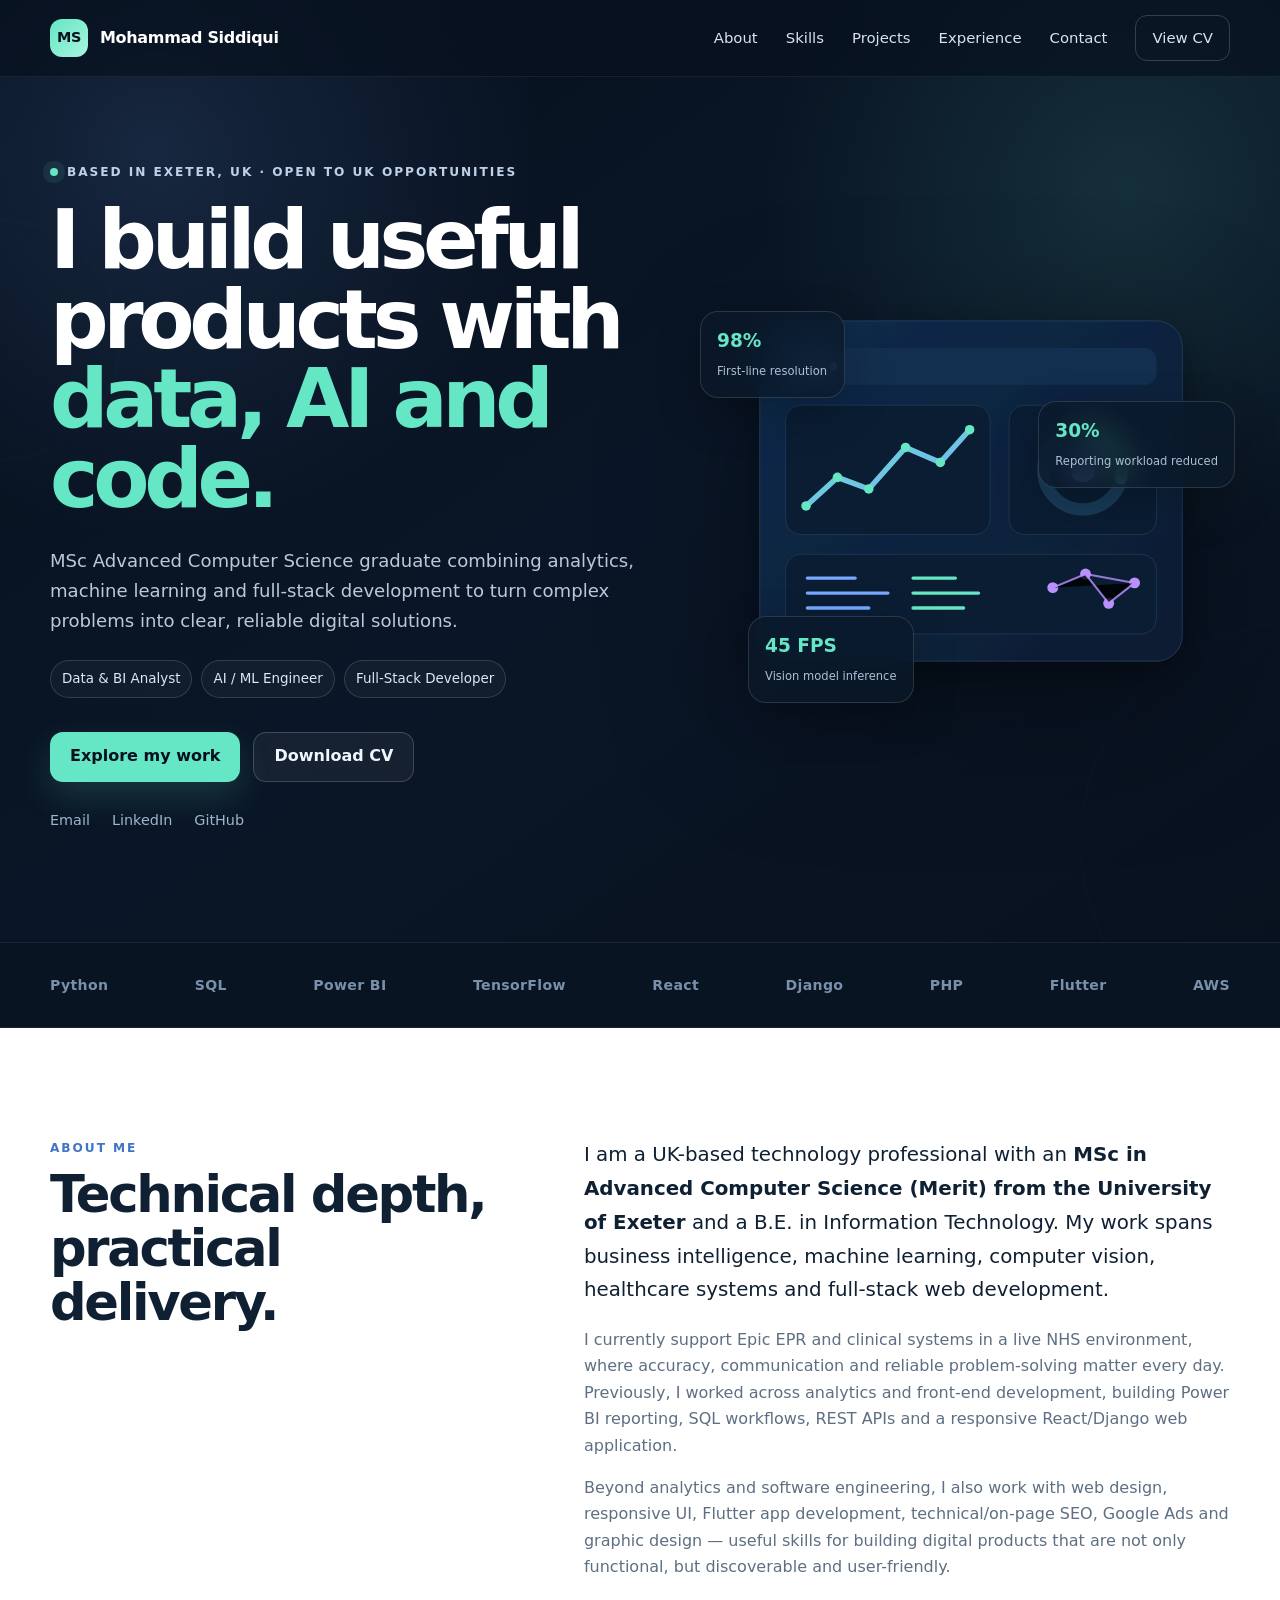
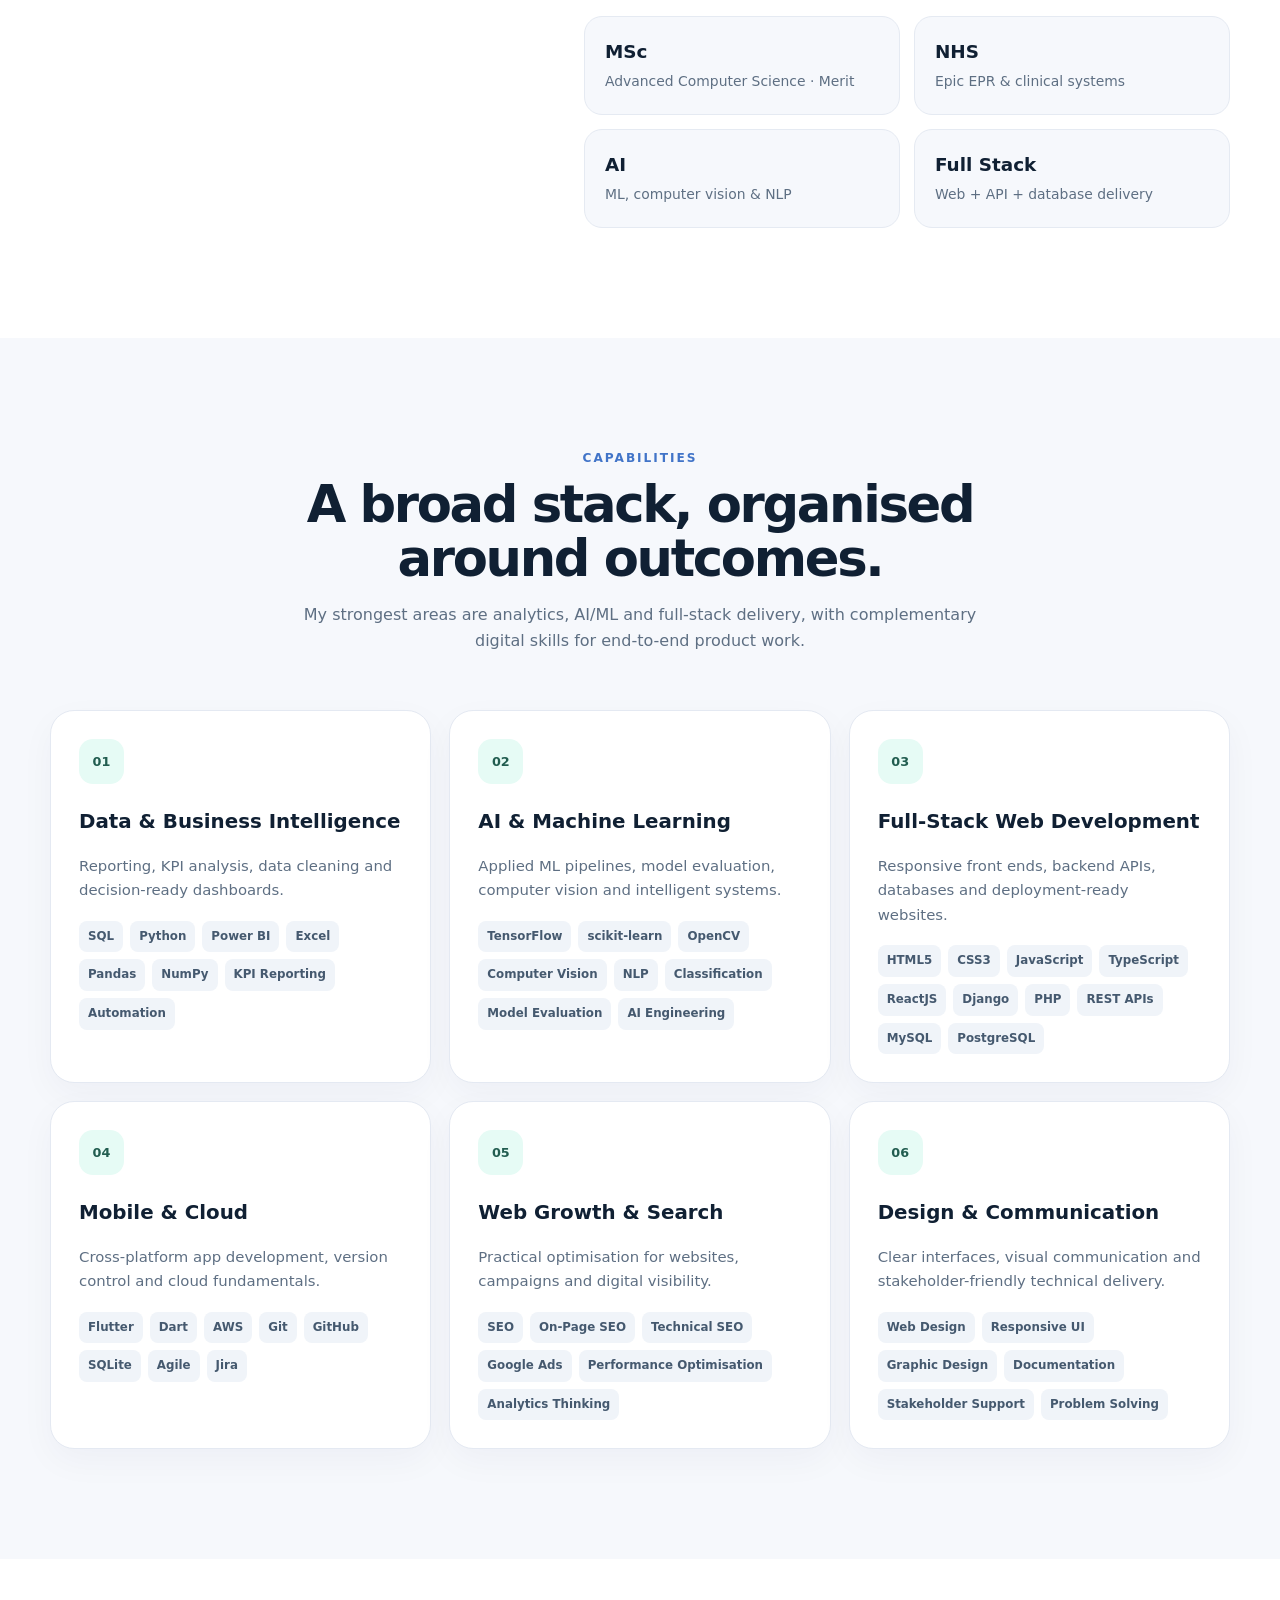
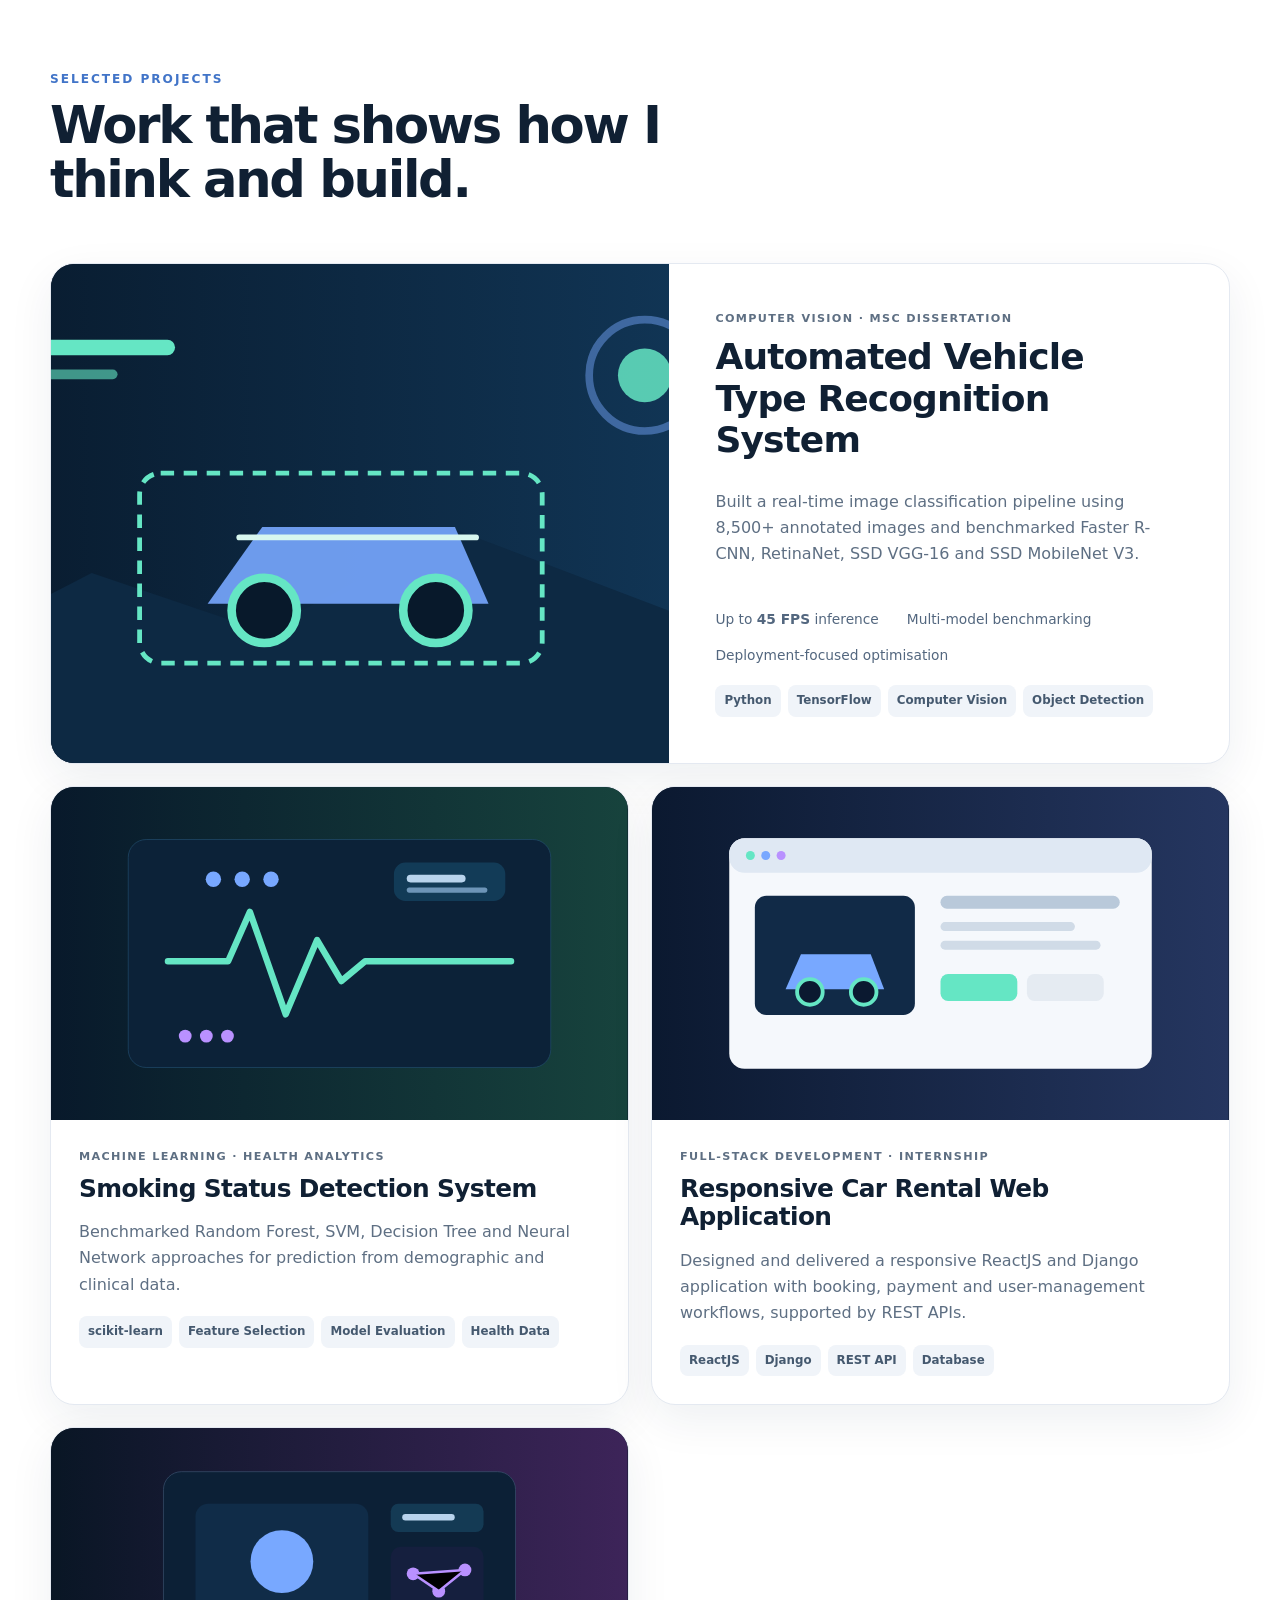
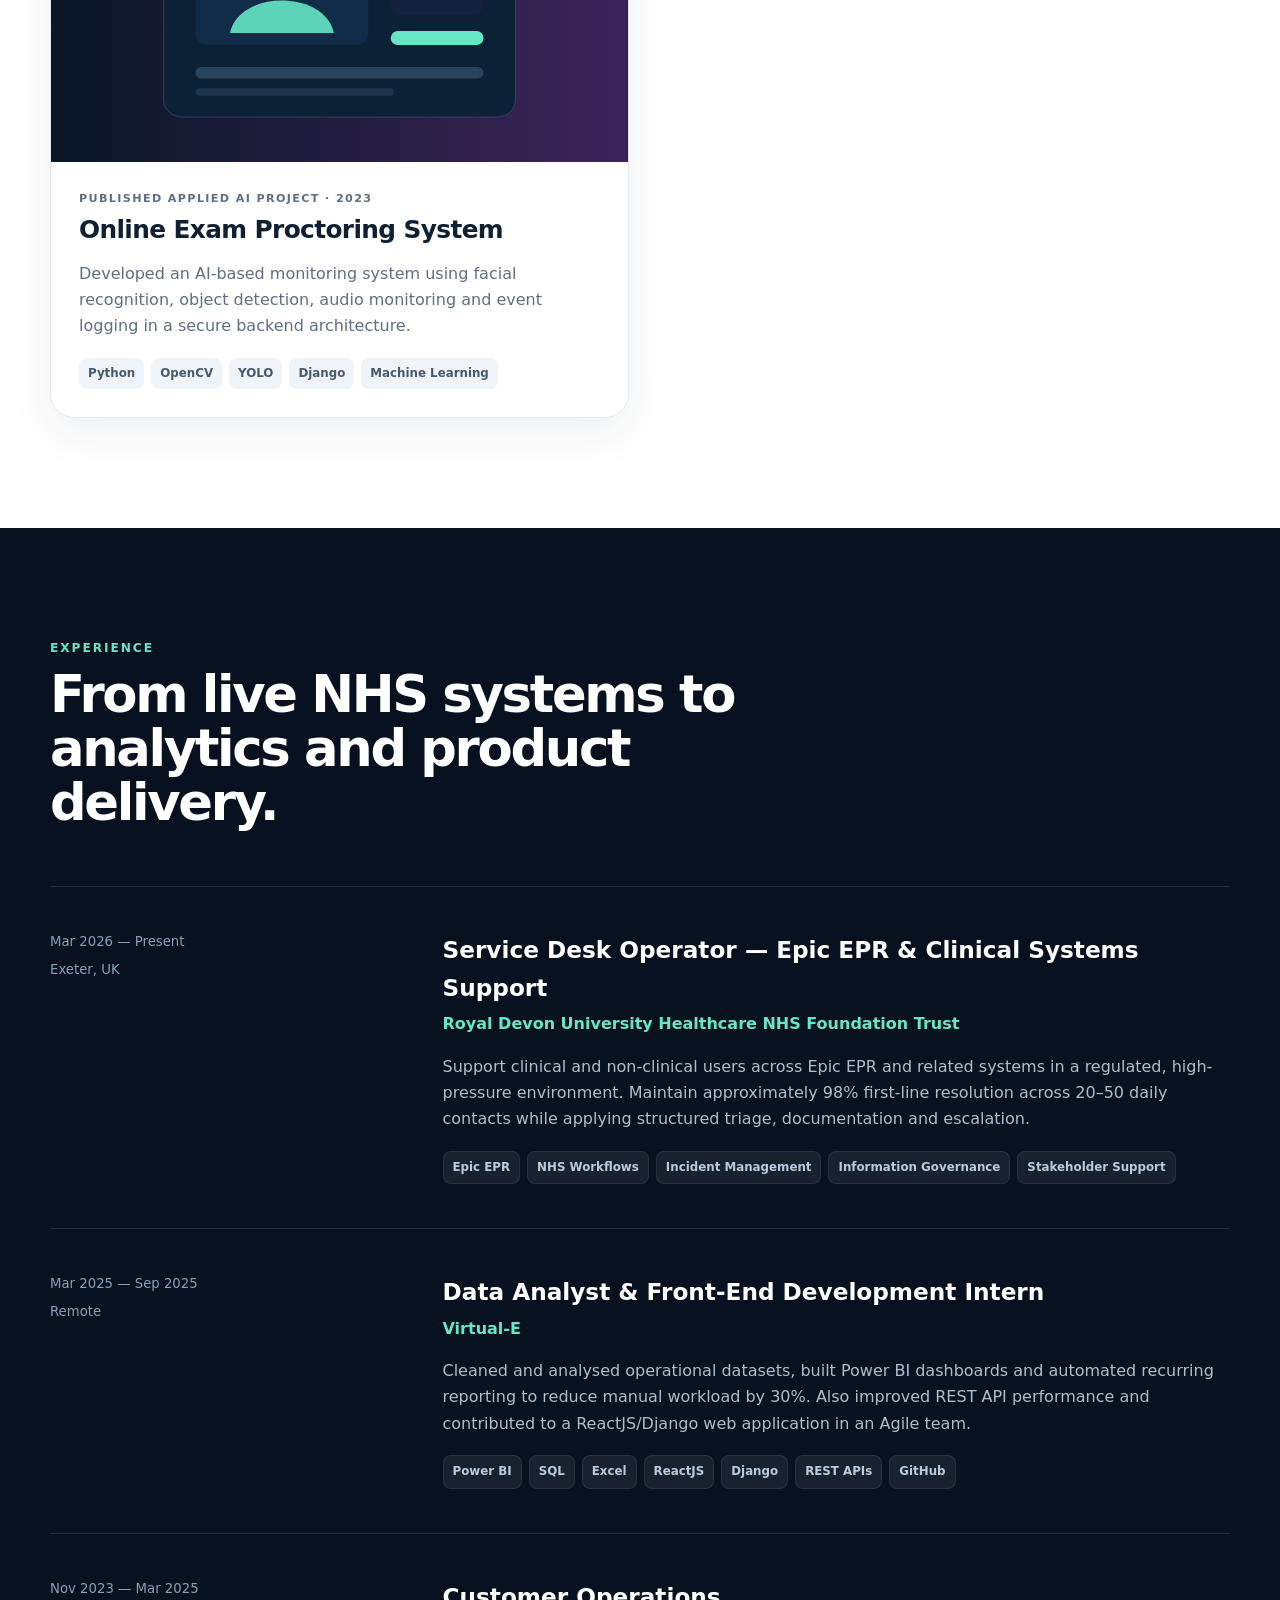
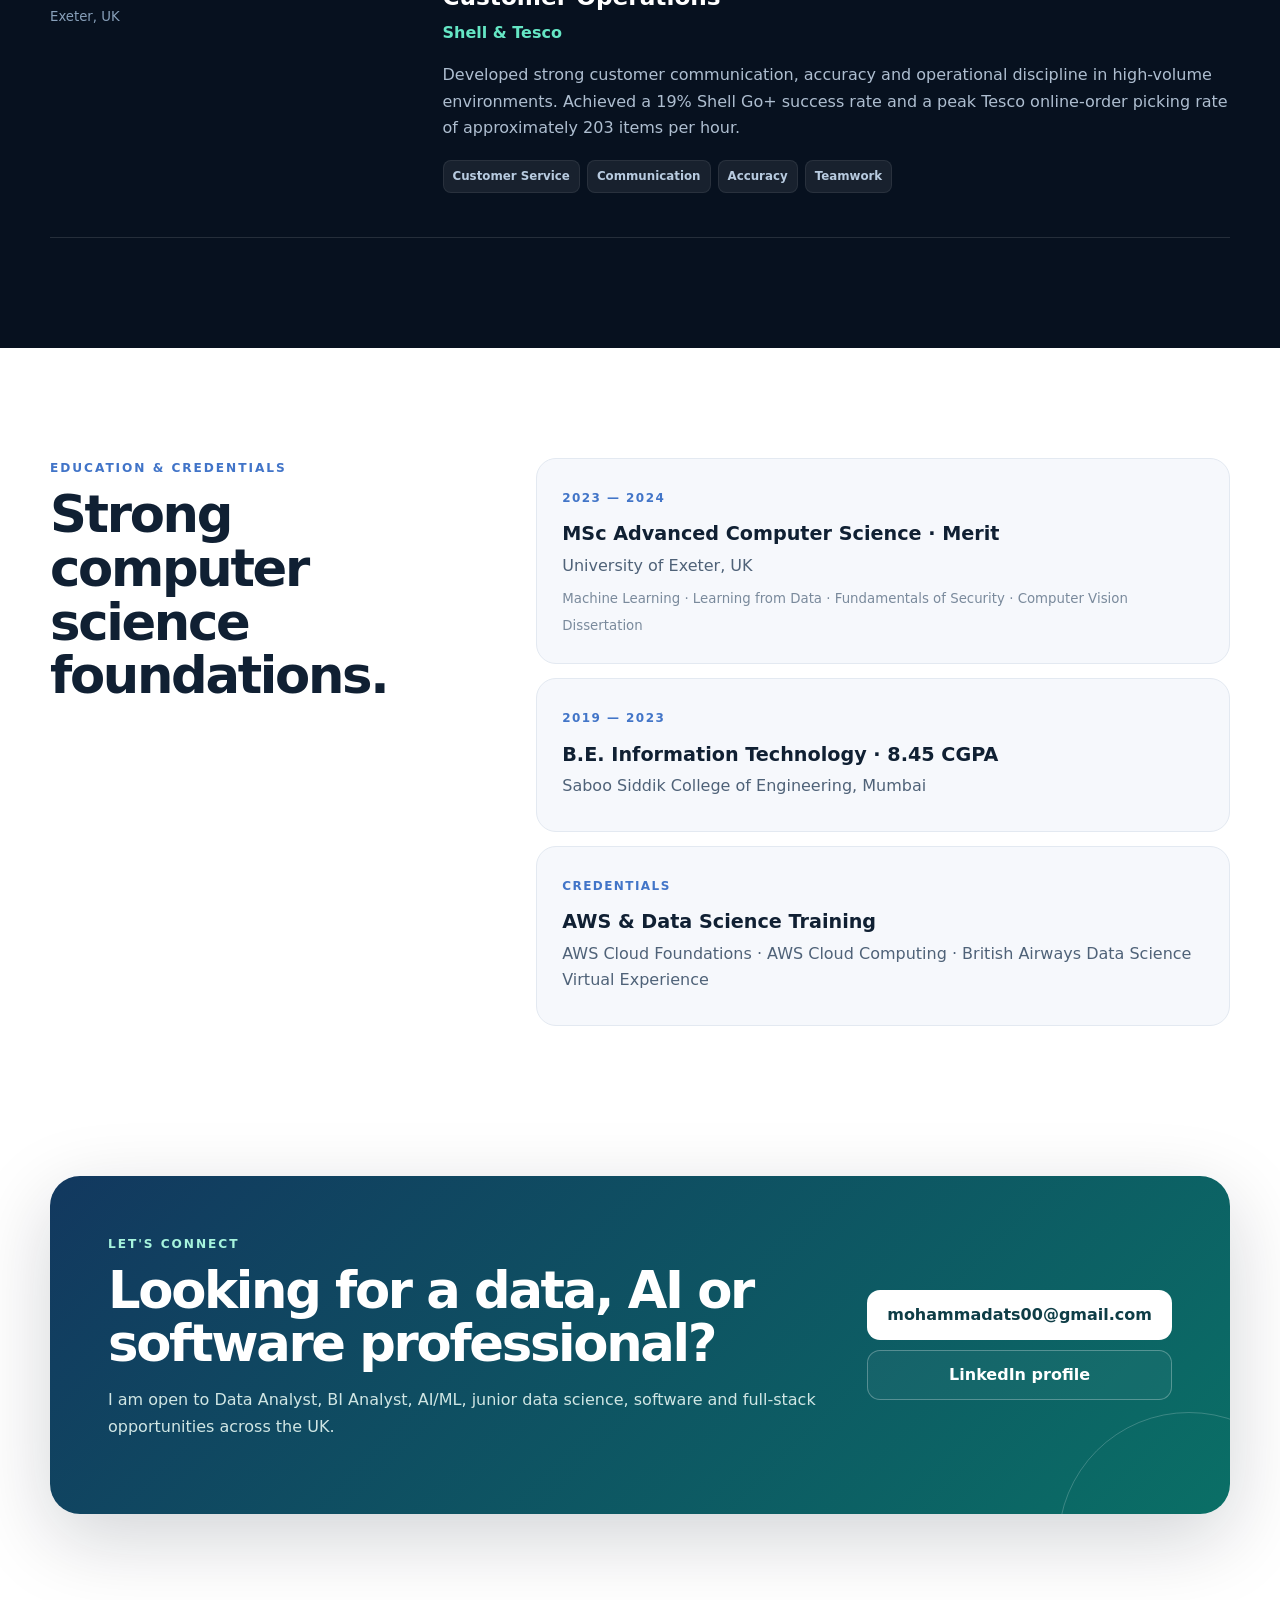
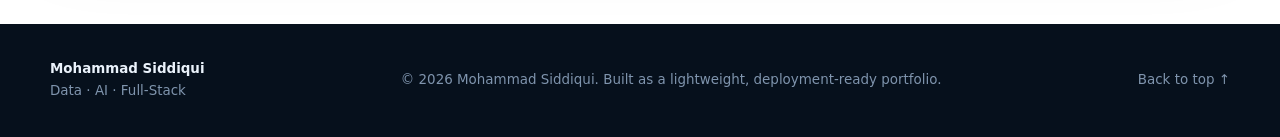
==== index.html @ f3a28d8c "port" ====
<!doctype html>
<html lang="en">
<head>
  <meta charset="utf-8" />
  <meta name="viewport" content="width=device-width, initial-scale=1" />
  <meta name="theme-color" content="#07111f" />
  <meta name="description" content="Portfolio of Mohammad Siddiqui — MSc Advanced Computer Science graduate, Data & BI Analyst, AI/ML Engineer and Full-Stack Developer based in the UK." />
  <meta name="keywords" content="Mohammad Siddiqui, Data Analyst, BI Analyst, AI Engineer, Machine Learning, Full Stack Developer, React, Django, PHP, Flutter, Power BI, SQL, Python, UK" />
  <meta property="og:title" content="Mohammad Siddiqui | Data, AI & Full-Stack Portfolio" />
  <meta property="og:description" content="UK-based MSc Advanced Computer Science graduate building data, AI and full-stack solutions." />
  <meta property="og:type" content="website" />
  <title>Mohammad Siddiqui | Data, AI & Full-Stack Portfolio</title>
  <link rel="icon" href="assets/images/favicon.svg" type="image/svg+xml" />
  <link rel="stylesheet" href="assets/css/styles.css" />
</head>
<body>
  <a class="skip-link" href="#main">Skip to content</a>

  <header class="site-header" id="top">
    <div class="container nav-wrap">
      <a class="brand" href="#top" aria-label="Mohammad Siddiqui home">
        <span class="brand-mark">MS</span>
        <span class="brand-name">Mohammad Siddiqui</span>
      </a>
      <button class="menu-toggle" type="button" aria-label="Open navigation" aria-expanded="false" aria-controls="site-nav">
        <span></span><span></span><span></span>
      </button>
      <nav id="site-nav" class="site-nav" aria-label="Primary navigation">
        <a href="#about">About</a>
        <a href="#skills">Skills</a>
        <a href="#projects">Projects</a>
        <a href="#experience">Experience</a>
        <a href="#contact">Contact</a>
        <a class="nav-cta" href="assets/docs/Mohammad_Siddiqui_CV.pdf" target="_blank" rel="noopener">View CV</a>
      </nav>
    </div>
  </header>

  <main id="main">
    <section class="hero section-pad">
      <div class="hero-orb hero-orb-one" aria-hidden="true"></div>
      <div class="hero-orb hero-orb-two" aria-hidden="true"></div>
      <div class="container hero-grid">
        <div class="hero-copy reveal">
          <p class="eyebrow"><span class="status-dot"></span> Based in Exeter, UK · Open to UK opportunities</p>
          <h1>I build useful products with <span>data, AI and code.</span></h1>
          <p class="hero-lead">
            MSc Advanced Computer Science graduate combining analytics, machine learning and full-stack development to turn complex problems into clear, reliable digital solutions.
          </p>
          <div class="hero-roles" aria-label="Professional focus areas">
            <span>Data & BI Analyst</span>
            <span>AI / ML Engineer</span>
            <span>Full-Stack Developer</span>
          </div>
          <div class="hero-actions">
            <a class="btn btn-primary" href="#projects">Explore my work</a>
            <a class="btn btn-secondary" href="assets/docs/Mohammad_Siddiqui_CV.pdf" target="_blank" rel="noopener">Download CV</a>
          </div>
          <div class="hero-links">
            <a href="mailto:mohammadats00@gmail.com" aria-label="Email Mohammad">Email</a>
            <a href="https://www.linkedin.com/in/mohammadats" target="_blank" rel="noopener">LinkedIn</a>
            <a href="https://github.com/Smat00" target="_blank" rel="noopener">GitHub</a>
          </div>
        </div>

        <div class="hero-visual reveal delay-1" aria-label="Abstract technology illustration">
          <img src="assets/images/hero-tech.svg" alt="Abstract illustration representing analytics, artificial intelligence and software development" />
          <div class="float-card card-one"><strong>98%</strong><span>First-line resolution</span></div>
          <div class="float-card card-two"><strong>30%</strong><span>Reporting workload reduced</span></div>
          <div class="float-card card-three"><strong>45 FPS</strong><span>Vision model inference</span></div>
        </div>
      </div>
    </section>

    <section class="trust-strip" aria-label="Core technology stack">
      <div class="container trust-track">
        <span>Python</span><span>SQL</span><span>Power BI</span><span>TensorFlow</span><span>React</span><span>Django</span><span>PHP</span><span>Flutter</span><span>AWS</span>
      </div>
    </section>

    <section id="about" class="section-pad">
      <div class="container about-grid">
        <div class="section-heading reveal">
          <p class="section-kicker">About me</p>
          <h2>Technical depth, practical delivery.</h2>
        </div>
        <div class="about-copy reveal delay-1">
          <p class="large-copy">
            I am a UK-based technology professional with an <strong>MSc in Advanced Computer Science (Merit) from the University of Exeter</strong> and a B.E. in Information Technology. My work spans business intelligence, machine learning, computer vision, healthcare systems and full-stack web development.
          </p>
          <p>
            I currently support Epic EPR and clinical systems in a live NHS environment, where accuracy, communication and reliable problem-solving matter every day. Previously, I worked across analytics and front-end development, building Power BI reporting, SQL workflows, REST APIs and a responsive React/Django web application.
          </p>
          <p>
            Beyond analytics and software engineering, I also work with web design, responsive UI, Flutter app development, technical/on-page SEO, Google Ads and graphic design — useful skills for building digital products that are not only functional, but discoverable and user-friendly.
          </p>
          <div class="about-facts">
            <div><strong>MSc</strong><span>Advanced Computer Science · Merit</span></div>
            <div><strong>NHS</strong><span>Epic EPR & clinical systems</span></div>
            <div><strong>AI</strong><span>ML, computer vision & NLP</span></div>
            <div><strong>Full Stack</strong><span>Web + API + database delivery</span></div>
          </div>
        </div>
      </div>
    </section>

    <section id="skills" class="section-pad section-tint">
      <div class="container">
        <div class="section-heading centered reveal">
          <p class="section-kicker">Capabilities</p>
          <h2>A broad stack, organised around outcomes.</h2>
          <p>My strongest areas are analytics, AI/ML and full-stack delivery, with complementary digital skills for end-to-end product work.</p>
        </div>

        <div class="skills-grid">
          <article class="skill-card reveal">
            <div class="skill-icon">01</div>
            <h3>Data & Business Intelligence</h3>
            <p>Reporting, KPI analysis, data cleaning and decision-ready dashboards.</p>
            <div class="tag-list"><span>SQL</span><span>Python</span><span>Power BI</span><span>Excel</span><span>Pandas</span><span>NumPy</span><span>KPI Reporting</span><span>Automation</span></div>
          </article>
          <article class="skill-card reveal delay-1">
            <div class="skill-icon">02</div>
            <h3>AI & Machine Learning</h3>
            <p>Applied ML pipelines, model evaluation, computer vision and intelligent systems.</p>
            <div class="tag-list"><span>TensorFlow</span><span>scikit-learn</span><span>OpenCV</span><span>Computer Vision</span><span>NLP</span><span>Classification</span><span>Model Evaluation</span><span>AI Engineering</span></div>
          </article>
          <article class="skill-card reveal delay-2">
            <div class="skill-icon">03</div>
            <h3>Full-Stack Web Development</h3>
            <p>Responsive front ends, backend APIs, databases and deployment-ready websites.</p>
            <div class="tag-list"><span>HTML5</span><span>CSS3</span><span>JavaScript</span><span>TypeScript</span><span>ReactJS</span><span>Django</span><span>PHP</span><span>REST APIs</span><span>MySQL</span><span>PostgreSQL</span></div>
          </article>
          <article class="skill-card reveal">
            <div class="skill-icon">04</div>
            <h3>Mobile & Cloud</h3>
            <p>Cross-platform app development, version control and cloud fundamentals.</p>
            <div class="tag-list"><span>Flutter</span><span>Dart</span><span>AWS</span><span>Git</span><span>GitHub</span><span>SQLite</span><span>Agile</span><span>Jira</span></div>
          </article>
          <article class="skill-card reveal delay-1">
            <div class="skill-icon">05</div>
            <h3>Web Growth & Search</h3>
            <p>Practical optimisation for websites, campaigns and digital visibility.</p>
            <div class="tag-list"><span>SEO</span><span>On-Page SEO</span><span>Technical SEO</span><span>Google Ads</span><span>Performance Optimisation</span><span>Analytics Thinking</span></div>
          </article>
          <article class="skill-card reveal delay-2">
            <div class="skill-icon">06</div>
            <h3>Design & Communication</h3>
            <p>Clear interfaces, visual communication and stakeholder-friendly technical delivery.</p>
            <div class="tag-list"><span>Web Design</span><span>Responsive UI</span><span>Graphic Design</span><span>Documentation</span><span>Stakeholder Support</span><span>Problem Solving</span></div>
          </article>
        </div>
      </div>
    </section>

    <section id="projects" class="section-pad">
      <div class="container">
        <div class="section-heading reveal">
          <p class="section-kicker">Selected projects</p>
          <h2>Work that shows how I think and build.</h2>
        </div>

        <div class="projects-grid">
          <article class="project-card project-featured reveal">
            <div class="project-image"><img src="assets/images/project-vision.svg" alt="Original abstract illustration for a computer vision vehicle recognition project" loading="lazy" /></div>
            <div class="project-content">
              <p class="project-type">Computer Vision · MSc Dissertation</p>
              <h3>Automated Vehicle Type Recognition System</h3>
              <p>Built a real-time image classification pipeline using 8,500+ annotated images and benchmarked Faster R-CNN, RetinaNet, SSD VGG-16 and SSD MobileNet V3.</p>
              <ul class="project-metrics"><li>Up to <strong>45 FPS</strong> inference</li><li>Multi-model benchmarking</li><li>Deployment-focused optimisation</li></ul>
              <div class="tag-list"><span>Python</span><span>TensorFlow</span><span>Computer Vision</span><span>Object Detection</span></div>
            </div>
          </article>

          <article class="project-card reveal delay-1">
            <div class="project-image"><img src="assets/images/project-health.svg" alt="Original abstract illustration for a healthcare machine learning project" loading="lazy" /></div>
            <div class="project-content">
              <p class="project-type">Machine Learning · Health Analytics</p>
              <h3>Smoking Status Detection System</h3>
              <p>Benchmarked Random Forest, SVM, Decision Tree and Neural Network approaches for prediction from demographic and clinical data.</p>
              <div class="tag-list"><span>scikit-learn</span><span>Feature Selection</span><span>Model Evaluation</span><span>Health Data</span></div>
            </div>
          </article>

          <article class="project-card reveal">
            <div class="project-image"><img src="assets/images/project-web.svg" alt="Original abstract illustration for a full-stack car rental web application" loading="lazy" /></div>
            <div class="project-content">
              <p class="project-type">Full-Stack Development · Internship</p>
              <h3>Responsive Car Rental Web Application</h3>
              <p>Designed and delivered a responsive ReactJS and Django application with booking, payment and user-management workflows, supported by REST APIs.</p>
              <div class="tag-list"><span>ReactJS</span><span>Django</span><span>REST API</span><span>Database</span></div>
            </div>
          </article>

          <article class="project-card reveal delay-1">
            <div class="project-image"><img src="assets/images/project-proctor.svg" alt="Original abstract illustration for an AI online exam proctoring system" loading="lazy" /></div>
            <div class="project-content">
              <p class="project-type">Published Applied AI Project · 2023</p>
              <h3>Online Exam Proctoring System</h3>
              <p>Developed an AI-based monitoring system using facial recognition, object detection, audio monitoring and event logging in a secure backend architecture.</p>
              <div class="tag-list"><span>Python</span><span>OpenCV</span><span>YOLO</span><span>Django</span><span>Machine Learning</span></div>
            </div>
          </article>
        </div>
      </div>
    </section>

    <section id="experience" class="section-pad section-dark">
      <div class="container">
        <div class="section-heading reveal">
          <p class="section-kicker">Experience</p>
          <h2>From live NHS systems to analytics and product delivery.</h2>
        </div>

        <div class="timeline">
          <article class="timeline-item reveal">
            <div class="timeline-meta"><span>Mar 2026 — Present</span><span>Exeter, UK</span></div>
            <div class="timeline-body">
              <h3>Service Desk Operator — Epic EPR & Clinical Systems Support</h3>
              <p class="company">Royal Devon University Healthcare NHS Foundation Trust</p>
              <p>Support clinical and non-clinical users across Epic EPR and related systems in a regulated, high-pressure environment. Maintain approximately 98% first-line resolution across 20–50 daily contacts while applying structured triage, documentation and escalation.</p>
              <div class="tag-list"><span>Epic EPR</span><span>NHS Workflows</span><span>Incident Management</span><span>Information Governance</span><span>Stakeholder Support</span></div>
            </div>
          </article>

          <article class="timeline-item reveal">
            <div class="timeline-meta"><span>Mar 2025 — Sep 2025</span><span>Remote</span></div>
            <div class="timeline-body">
              <h3>Data Analyst & Front-End Development Intern</h3>
              <p class="company">Virtual-E</p>
              <p>Cleaned and analysed operational datasets, built Power BI dashboards and automated recurring reporting to reduce manual workload by 30%. Also improved REST API performance and contributed to a ReactJS/Django web application in an Agile team.</p>
              <div class="tag-list"><span>Power BI</span><span>SQL</span><span>Excel</span><span>ReactJS</span><span>Django</span><span>REST APIs</span><span>GitHub</span></div>
            </div>
          </article>

          <article class="timeline-item reveal">
            <div class="timeline-meta"><span>Nov 2023 — Mar 2025</span><span>Exeter, UK</span></div>
            <div class="timeline-body">
              <h3>Customer Operations</h3>
              <p class="company">Shell & Tesco</p>
              <p>Developed strong customer communication, accuracy and operational discipline in high-volume environments. Achieved a 19% Shell Go+ success rate and a peak Tesco online-order picking rate of approximately 203 items per hour.</p>
              <div class="tag-list"><span>Customer Service</span><span>Communication</span><span>Accuracy</span><span>Teamwork</span></div>
            </div>
          </article>
        </div>
      </div>
    </section>

    <section class="section-pad education-section">
      <div class="container education-grid">
        <div class="section-heading reveal">
          <p class="section-kicker">Education & credentials</p>
          <h2>Strong computer science foundations.</h2>
        </div>
        <div class="edu-cards">
          <article class="edu-card reveal delay-1">
            <span class="edu-year">2023 — 2024</span>
            <h3>MSc Advanced Computer Science · Merit</h3>
            <p>University of Exeter, UK</p>
            <small>Machine Learning · Learning from Data · Fundamentals of Security · Computer Vision Dissertation</small>
          </article>
          <article class="edu-card reveal delay-2">
            <span class="edu-year">2019 — 2023</span>
            <h3>B.E. Information Technology · 8.45 CGPA</h3>
            <p>Saboo Siddik College of Engineering, Mumbai</p>
          </article>
          <article class="edu-card reveal">
            <span class="edu-year">Credentials</span>
            <h3>AWS & Data Science Training</h3>
            <p>AWS Cloud Foundations · AWS Cloud Computing · British Airways Data Science Virtual Experience</p>
          </article>
        </div>
      </div>
    </section>

    <section id="contact" class="section-pad contact-section">
      <div class="container contact-card reveal">
        <div>
          <p class="section-kicker">Let's connect</p>
          <h2>Looking for a data, AI or software professional?</h2>
          <p>I am open to Data Analyst, BI Analyst, AI/ML, junior data science, software and full-stack opportunities across the UK.</p>
        </div>
        <div class="contact-actions">
          <a class="btn btn-light" href="mailto:mohammadats00@gmail.com">mohammadats00@gmail.com</a>
          <a class="btn btn-outline-light" href="https://www.linkedin.com/in/mohammadats" target="_blank" rel="noopener">LinkedIn profile</a>
        </div>
      </div>
    </section>
  </main>

  <footer class="site-footer">
    <div class="container footer-wrap">
      <div><strong>Mohammad Siddiqui</strong><span>Data · AI · Full-Stack</span></div>
      <p>© <span id="year"></span> Mohammad Siddiqui. Built as a lightweight, deployment-ready portfolio.</p>
      <a href="#top">Back to top ↑</a>
    </div>
  </footer>

  <script src="assets/js/script.js"></script>
</body>
</html>
---- assets/css/styles.css ----
:root {
  --bg: #07111f;
  --bg-soft: #0b1728;
  --panel: #101f33;
  --text: #eaf2ff;
  --muted: #9eb0c7;
  --ink: #102033;
  --ink-soft: #5e6f83;
  --paper: #f6f8fc;
  --white: #ffffff;
  --accent: #65e6c4;
  --accent-2: #78a8ff;
  --accent-3: #b991ff;
  --line: rgba(255,255,255,.12);
  --shadow: 0 24px 80px rgba(5, 15, 32, .18);
  --radius: 24px;
  --max: 1180px;
}

* { box-sizing: border-box; }
html { scroll-behavior: smooth; }
body {
  margin: 0;
  font-family: Inter, ui-sans-serif, system-ui, -apple-system, BlinkMacSystemFont, "Segoe UI", sans-serif;
  color: var(--ink);
  background: var(--white);
  line-height: 1.65;
  -webkit-font-smoothing: antialiased;
}
img { max-width: 100%; display: block; }
a { color: inherit; text-decoration: none; }
button, a { -webkit-tap-highlight-color: transparent; }
.container { width: min(var(--max), calc(100% - 40px)); margin: 0 auto; }
.section-pad { padding: 110px 0; }
.skip-link { position: fixed; left: 12px; top: -60px; background: var(--accent); color: var(--ink); padding: 10px 14px; border-radius: 10px; z-index: 1000; font-weight: 800; }
.skip-link:focus { top: 12px; }

.site-header {
  position: fixed;
  inset: 0 0 auto 0;
  z-index: 100;
  background: rgba(7,17,31,.72);
  backdrop-filter: blur(16px);
  border-bottom: 1px solid rgba(255,255,255,.07);
}
.nav-wrap { height: 76px; display: flex; align-items: center; justify-content: space-between; }
.brand { display: inline-flex; align-items: center; gap: 12px; color: var(--white); font-weight: 800; letter-spacing: -.02em; }
.brand-mark { width: 38px; height: 38px; display: grid; place-items: center; border-radius: 12px; color: var(--bg); background: linear-gradient(135deg, var(--accent), #a8f5df); font-size: .9rem; }
.site-nav { display: flex; align-items: center; gap: 28px; color: #d8e4f4; font-size: .93rem; }
.site-nav a { transition: .2s ease; }
.site-nav a:hover { color: var(--accent); }
.nav-cta { padding: 10px 16px; border: 1px solid rgba(255,255,255,.18); border-radius: 12px; }
.menu-toggle { display: none; border: 0; background: transparent; padding: 8px; }
.menu-toggle span { display: block; width: 25px; height: 2px; margin: 5px 0; background: #fff; border-radius: 2px; }

.hero {
  position: relative;
  overflow: hidden;
  min-height: 780px;
  display: flex;
  align-items: center;
  color: var(--white);
  background:
    radial-gradient(circle at 12% 16%, rgba(120,168,255,.14), transparent 28%),
    radial-gradient(circle at 88% 20%, rgba(101,230,196,.12), transparent 27%),
    linear-gradient(145deg, #06101d 0%, #0a1627 52%, #08111e 100%);
  padding-top: 150px;
}
.hero-grid { display: grid; grid-template-columns: 1.08fr .92fr; align-items: center; gap: 54px; }
.eyebrow, .section-kicker { text-transform: uppercase; letter-spacing: .16em; font-size: .76rem; font-weight: 900; }
.eyebrow { display: inline-flex; gap: 9px; align-items: center; color: #bfd1e6; margin-bottom: 18px; }
.status-dot { width: 8px; height: 8px; border-radius: 50%; background: var(--accent); box-shadow: 0 0 0 7px rgba(101,230,196,.09); }
.hero h1 { margin: 0; font-size: clamp(3.3rem, 6.4vw, 6.8rem); line-height: .97; letter-spacing: -.065em; max-width: 820px; }
.hero h1 span { color: var(--accent); }
.hero-lead { max-width: 720px; margin: 28px 0 24px; color: #b9c9dc; font-size: 1.13rem; }
.hero-roles { display: flex; flex-wrap: wrap; gap: 9px; margin: 0 0 34px; }
.hero-roles span { border: 1px solid rgba(255,255,255,.14); color: #d9e8f6; padding: 7px 11px; border-radius: 999px; background: rgba(255,255,255,.035); font-size: .84rem; }
.hero-actions { display: flex; flex-wrap: wrap; gap: 13px; }
.btn { display: inline-flex; align-items: center; justify-content: center; min-height: 50px; padding: 0 20px; border-radius: 13px; font-weight: 850; transition: transform .2s ease, box-shadow .2s ease, background .2s ease; }
.btn:hover { transform: translateY(-2px); }
.btn-primary { color: #05111e; background: var(--accent); box-shadow: 0 14px 35px rgba(101,230,196,.16); }
.btn-secondary { color: #eef6ff; border: 1px solid rgba(255,255,255,.18); background: rgba(255,255,255,.05); }
.hero-links { display: flex; gap: 22px; margin-top: 27px; color: #9fb4cd; font-size: .9rem; }
.hero-links a:hover { color: var(--accent); }
.hero-visual { position: relative; min-height: 520px; display: grid; place-items: center; }
.hero-visual > img { width: 100%; filter: drop-shadow(0 40px 75px rgba(0,0,0,.34)); }
.float-card { position: absolute; min-width: 145px; background: rgba(11,25,43,.76); border: 1px solid rgba(255,255,255,.13); backdrop-filter: blur(14px); border-radius: 18px; padding: 14px 16px; box-shadow: 0 16px 45px rgba(0,0,0,.22); }
.float-card strong { display: block; color: var(--accent); font-size: 1.16rem; }
.float-card span { color: #adc0d5; font-size: .72rem; }
.card-one { left: -12px; top: 80px; }
.card-two { right: -5px; top: 170px; }
.card-three { left: 36px; bottom: 48px; }
.hero-orb { position: absolute; border-radius: 50%; filter: blur(1px); pointer-events: none; opacity: .6; }
.hero-orb-one { width: 440px; height: 440px; border: 1px solid rgba(120,168,255,.08); right: -240px; bottom: -120px; }
.hero-orb-two { width: 240px; height: 240px; border: 1px solid rgba(101,230,196,.08); left: -120px; top: 220px; }

.trust-strip { background: #081422; border-top: 1px solid rgba(255,255,255,.07); border-bottom: 1px solid rgba(255,255,255,.07); color: #7890aa; overflow: hidden; }
.trust-track { min-height: 84px; display: flex; align-items: center; justify-content: space-between; gap: 24px; flex-wrap: wrap; font-weight: 850; letter-spacing: .025em; font-size: .88rem; }

.section-heading { max-width: 720px; margin-bottom: 56px; }
.section-heading.centered { text-align: center; margin-left: auto; margin-right: auto; }
.section-heading .section-kicker, .contact-card .section-kicker { color: #4174c8; margin: 0 0 10px; }
.section-heading h2, .contact-card h2 { margin: 0; font-size: clamp(2.2rem, 4vw, 4.2rem); line-height: 1.05; letter-spacing: -.045em; }
.section-heading p:not(.section-kicker) { color: var(--ink-soft); font-size: 1rem; }
.about-grid { display: grid; grid-template-columns: .82fr 1.18fr; gap: 85px; }
.about-copy { color: var(--ink-soft); }
.large-copy { color: var(--ink); font-size: 1.24rem; line-height: 1.7; margin-top: 0; }
.about-facts { margin-top: 36px; display: grid; grid-template-columns: repeat(2, 1fr); gap: 14px; }
.about-facts div { background: var(--paper); border: 1px solid #e5eaf2; padding: 20px; border-radius: 18px; }
.about-facts strong { display: block; color: var(--ink); font-size: 1.15rem; }
.about-facts span { color: var(--ink-soft); font-size: .87rem; }

.section-tint { background: var(--paper); }
.skills-grid { display: grid; grid-template-columns: repeat(3, 1fr); gap: 18px; }
.skill-card { background: var(--white); border: 1px solid #e4e9f2; border-radius: var(--radius); padding: 28px; box-shadow: 0 12px 35px rgba(18,37,65,.04); }
.skill-icon { width: 45px; height: 45px; display: grid; place-items: center; color: #225d50; background: #e6fbf5; border-radius: 14px; font-weight: 900; font-size: .8rem; }
.skill-card h3 { margin: 22px 0 8px; font-size: 1.24rem; }
.skill-card p { color: var(--ink-soft); font-size: .93rem; }
.tag-list { display: flex; flex-wrap: wrap; gap: 7px; margin-top: 18px; }
.tag-list span { padding: 6px 9px; border-radius: 8px; background: #f0f4f9; color: #45596f; font-size: .74rem; font-weight: 750; }

.projects-grid { display: grid; grid-template-columns: repeat(2, 1fr); gap: 22px; }
.project-card { overflow: hidden; border: 1px solid #e4e9f1; border-radius: var(--radius); background: var(--white); box-shadow: 0 15px 45px rgba(20,42,72,.07); }
.project-featured { grid-column: 1 / -1; display: grid; grid-template-columns: 1.05fr .95fr; }
.project-image { background: #091526; min-height: 280px; display: grid; place-items: center; }
.project-featured .project-image { min-height: 420px; }
.project-image img { width: 100%; height: 100%; object-fit: cover; }
.project-content { padding: 28px; }
.project-featured .project-content { padding: 46px; display: flex; flex-direction: column; justify-content: center; }
.project-type { margin: 0 0 8px; color: #4275c8; text-transform: uppercase; letter-spacing: .12em; font-size: .7rem; font-weight: 900; }
.project-card h3 { margin: 0 0 12px; font-size: 1.55rem; line-height: 1.15; letter-spacing: -.025em; }
.project-featured h3 { font-size: 2.25rem; }
.project-card p { color: var(--ink-soft); }
.project-metrics { display: flex; flex-wrap: wrap; gap: 14px 28px; padding: 0; margin: 24px 0 0; list-style: none; color: #53677f; font-size: .86rem; }

.section-dark { background: var(--bg); color: var(--white); }
.section-dark .section-kicker { color: var(--accent); }
.timeline { border-top: 1px solid var(--line); }
.timeline-item { display: grid; grid-template-columns: .3fr .7fr; gap: 55px; padding: 44px 0; border-bottom: 1px solid var(--line); }
.timeline-meta { color: #88a0ba; font-size: .83rem; display: flex; flex-direction: column; gap: 6px; }
.timeline-body h3 { margin: 0 0 4px; font-size: 1.45rem; }
.timeline-body .company { margin: 0 0 14px; color: var(--accent); font-weight: 750; }
.timeline-body > p:not(.company) { color: #aebed0; }
.section-dark .tag-list span { background: rgba(255,255,255,.07); color: #b8cbe0; border: 1px solid rgba(255,255,255,.07); }

.education-grid { display: grid; grid-template-columns: .75fr 1.25fr; gap: 70px; }
.edu-cards { display: grid; gap: 14px; }
.edu-card { border: 1px solid #e3e9f1; border-radius: 20px; padding: 25px; background: var(--paper); }
.edu-year { color: #4275c8; font-size: .75rem; text-transform: uppercase; letter-spacing: .12em; font-weight: 900; }
.edu-card h3 { margin: 8px 0 3px; font-size: 1.2rem; }
.edu-card p { margin: 0 0 6px; color: #4f6278; }
.edu-card small { color: #7a8a9c; }

.contact-section { padding-top: 40px; }
.contact-card { overflow: hidden; position: relative; padding: 58px; border-radius: 30px; background: linear-gradient(135deg, #12385f, #0a6f66); color: var(--white); display: grid; grid-template-columns: 1fr auto; align-items: center; gap: 50px; box-shadow: var(--shadow); }
.contact-card:after { content: ""; position: absolute; width: 260px; height: 260px; right: -90px; bottom: -160px; border: 1px solid rgba(255,255,255,.2); border-radius: 50%; }
.contact-card .section-kicker { color: #a6f4dd; }
.contact-card p:not(.section-kicker) { max-width: 720px; color: #d0e6e4; }
.contact-actions { display: flex; flex-direction: column; gap: 10px; position: relative; z-index: 2; }
.btn-light { background: var(--white); color: #0e3d46; }
.btn-outline-light { color: #fff; border: 1px solid rgba(255,255,255,.28); background: rgba(255,255,255,.04); }

.site-footer { padding: 32px 0; background: #06101c; color: #7f94ad; font-size: .84rem; }
.footer-wrap { display: grid; grid-template-columns: auto 1fr auto; gap: 30px; align-items: center; }
.footer-wrap div { display: flex; flex-direction: column; }
.footer-wrap strong { color: #eaf2fb; }
.footer-wrap p { text-align: center; }
.footer-wrap a:hover { color: var(--accent); }

.reveal { opacity: 0; transform: translateY(18px); transition: opacity .7s ease, transform .7s ease; }
.reveal.visible { opacity: 1; transform: none; }
.delay-1 { transition-delay: .08s; }
.delay-2 { transition-delay: .16s; }

@media (prefers-reduced-motion: reduce) {
  html { scroll-behavior: auto; }
  .reveal { opacity: 1; transform: none; transition: none; }
  .btn { transition: none; }
}

@media (max-width: 1000px) {
  .section-pad { padding: 88px 0; }
  .hero { min-height: auto; }
  .hero-grid, .about-grid, .education-grid { grid-template-columns: 1fr; gap: 48px; }
  .hero-visual { max-width: 680px; margin: 0 auto; width: 100%; }
  .skills-grid { grid-template-columns: repeat(2, 1fr); }
  .project-featured { grid-template-columns: 1fr; }
  .timeline-item { grid-template-columns: 1fr; gap: 18px; }
  .timeline-meta { flex-direction: row; gap: 18px; }
  .contact-card { grid-template-columns: 1fr; }
  .contact-actions { flex-direction: row; flex-wrap: wrap; }
  .trust-track { justify-content: center; padding: 22px 0; }
}

@media (max-width: 760px) {
  .container { width: min(100% - 28px, var(--max)); }
  .section-pad { padding: 76px 0; }
  .brand-name { display: none; }
  .menu-toggle { display: block; }
  .site-nav { position: absolute; top: 76px; left: 14px; right: 14px; display: none; flex-direction: column; align-items: stretch; gap: 0; padding: 12px; background: rgba(8,20,34,.98); border: 1px solid rgba(255,255,255,.1); border-radius: 16px; box-shadow: 0 20px 60px rgba(0,0,0,.25); }
  .site-nav.open { display: flex; }
  .site-nav a { padding: 12px; }
  .nav-cta { margin-top: 4px; }
  .hero { padding-top: 124px; }
  .hero h1 { font-size: clamp(3rem, 15vw, 4.7rem); }
  .hero-visual { min-height: 400px; }
  .float-card { min-width: 125px; padding: 10px 12px; }
  .card-one { left: 0; top: 55px; }
  .card-two { right: 0; top: 145px; }
  .card-three { left: 18px; bottom: 30px; }
  .skills-grid, .projects-grid, .about-facts { grid-template-columns: 1fr; }
  .project-featured { grid-column: auto; }
  .project-featured .project-content { padding: 28px; }
  .project-featured h3 { font-size: 1.65rem; }
  .contact-card { padding: 36px 24px; border-radius: 22px; }
  .contact-actions { flex-direction: column; align-items: stretch; }
  .footer-wrap { grid-template-columns: 1fr; text-align: center; gap: 12px; }
  .footer-wrap p { margin: 0; }
}
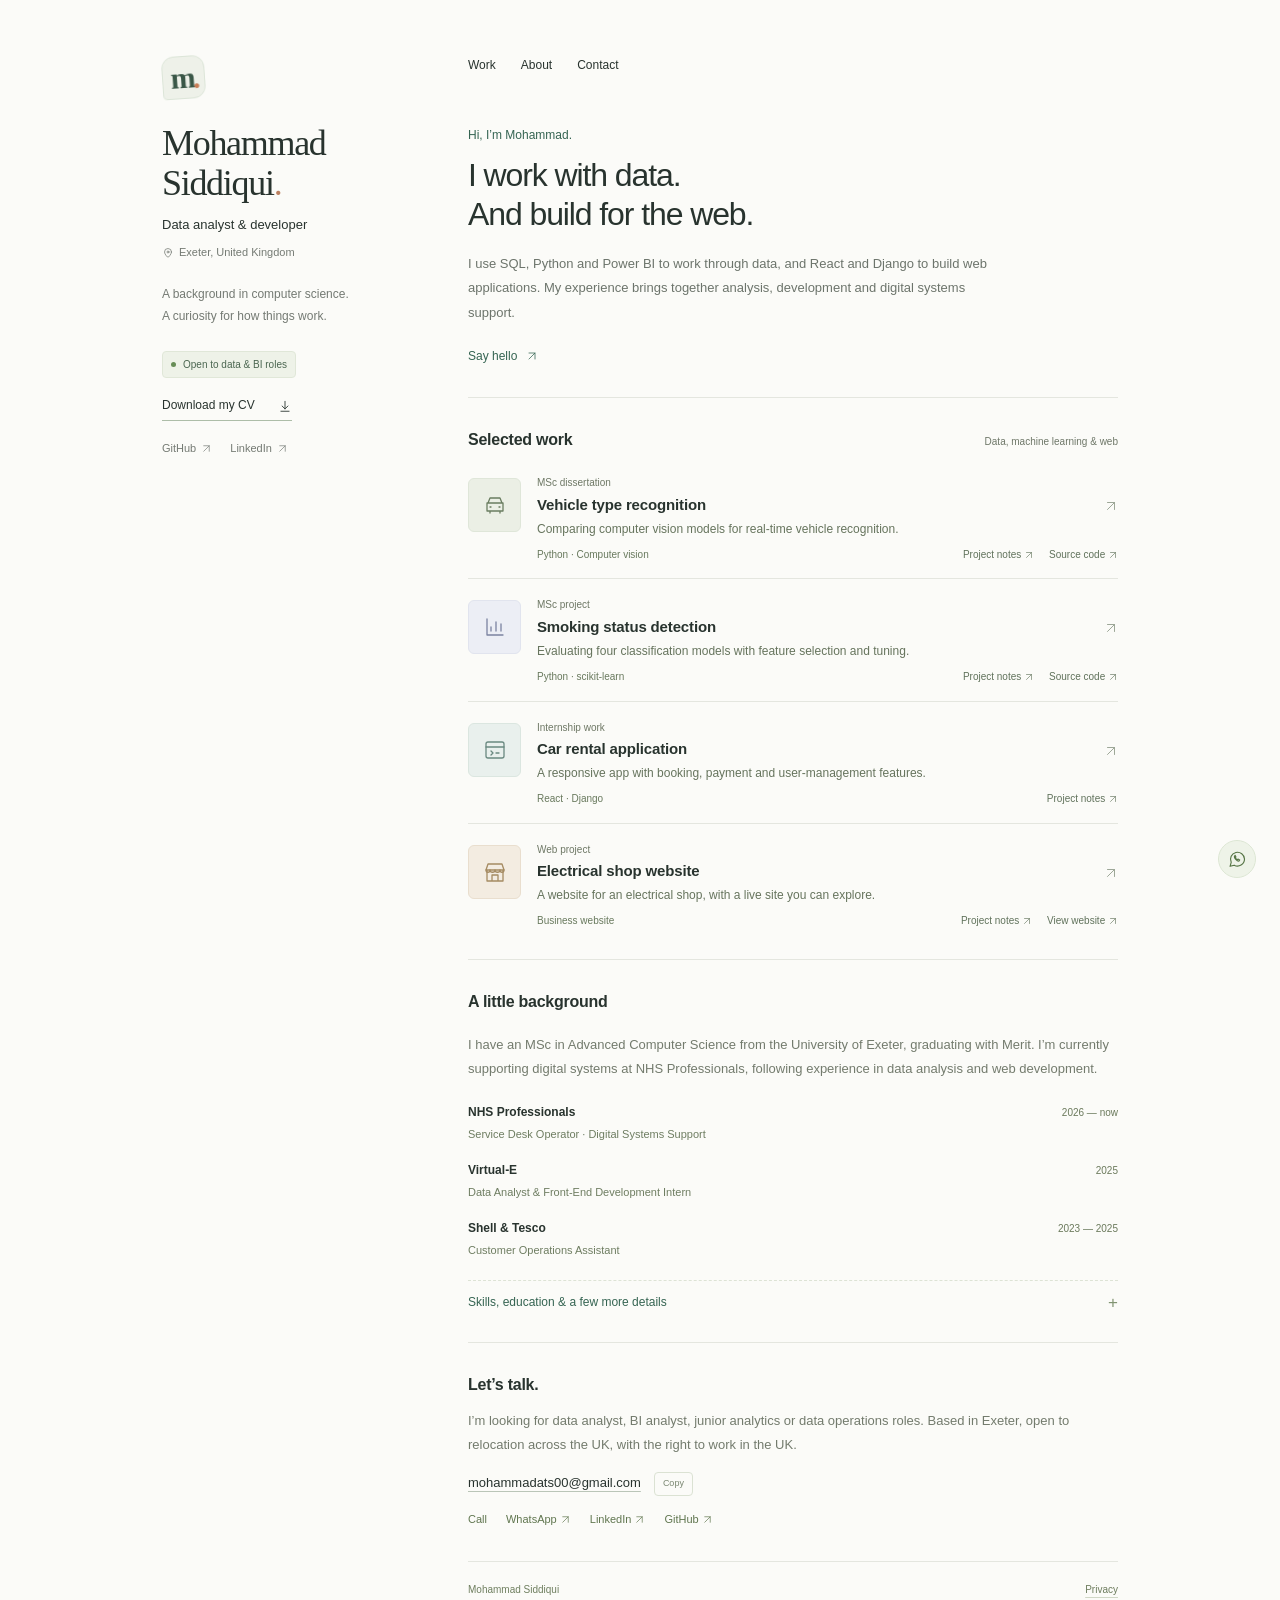
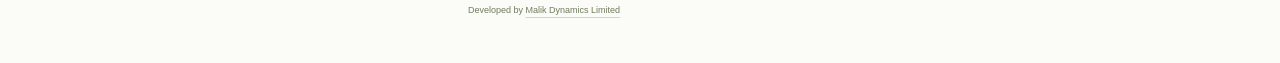
==== commit 6fbea936: "Publish the compact portfolio on GitHub Pages Update the profile, project notes and CV, and publish " ====
--- a/index.html
+++ b/index.html
@@ -1,301 +1 @@
-<!doctype html>
-<html lang="en">
-<head>
-  <meta charset="utf-8" />
-  <meta name="viewport" content="width=device-width, initial-scale=1" />
-  <meta name="theme-color" content="#07111f" />
-  <meta name="description" content="Portfolio of Mohammad Siddiqui — MSc Advanced Computer Science graduate, Data & BI Analyst, AI/ML Engineer and Full-Stack Developer based in the UK." />
-  <meta name="keywords" content="Mohammad Siddiqui, Data Analyst, BI Analyst, AI Engineer, Machine Learning, Full Stack Developer, React, Django, PHP, Flutter, Power BI, SQL, Python, UK" />
-  <meta property="og:title" content="Mohammad Siddiqui | Data, AI & Full-Stack Portfolio" />
-  <meta property="og:description" content="UK-based MSc Advanced Computer Science graduate building data, AI and full-stack solutions." />
-  <meta property="og:type" content="website" />
-  <title>Mohammad Siddiqui | Data, AI & Full-Stack Portfolio</title>
-  <link rel="icon" href="assets/images/favicon.svg" type="image/svg+xml" />
-  <link rel="stylesheet" href="assets/css/styles.css" />
-</head>
-<body>
-  <a class="skip-link" href="#main">Skip to content</a>
-
-  <header class="site-header" id="top">
-    <div class="container nav-wrap">
-      <a class="brand" href="#top" aria-label="Mohammad Siddiqui home">
-        <span class="brand-mark">MS</span>
-        <span class="brand-name">Mohammad Siddiqui</span>
-      </a>
-      <button class="menu-toggle" type="button" aria-label="Open navigation" aria-expanded="false" aria-controls="site-nav">
-        <span></span><span></span><span></span>
-      </button>
-      <nav id="site-nav" class="site-nav" aria-label="Primary navigation">
-        <a href="#about">About</a>
-        <a href="#skills">Skills</a>
-        <a href="#projects">Projects</a>
-        <a href="#experience">Experience</a>
-        <a href="#contact">Contact</a>
-        <a class="nav-cta" href="assets/docs/Mohammad_Siddiqui_CV.pdf" target="_blank" rel="noopener">View CV</a>
-      </nav>
-    </div>
-  </header>
-
-  <main id="main">
-    <section class="hero section-pad">
-      <div class="hero-orb hero-orb-one" aria-hidden="true"></div>
-      <div class="hero-orb hero-orb-two" aria-hidden="true"></div>
-      <div class="container hero-grid">
-        <div class="hero-copy reveal">
-          <p class="eyebrow"><span class="status-dot"></span> Based in Exeter, UK · Open to UK opportunities</p>
-          <h1>I build useful products with <span>data, AI and code.</span></h1>
-          <p class="hero-lead">
-            MSc Advanced Computer Science graduate combining analytics, machine learning and full-stack development to turn complex problems into clear, reliable digital solutions.
-          </p>
-          <div class="hero-roles" aria-label="Professional focus areas">
-            <span>Data & BI Analyst</span>
-            <span>AI / ML Engineer</span>
-            <span>Full-Stack Developer</span>
-          </div>
-          <div class="hero-actions">
-            <a class="btn btn-primary" href="#projects">Explore my work</a>
-            <a class="btn btn-secondary" href="assets/docs/Mohammad_Siddiqui_CV.pdf" target="_blank" rel="noopener">Download CV</a>
-          </div>
-          <div class="hero-links">
-            <a href="mailto:mohammadats00@gmail.com" aria-label="Email Mohammad">Email</a>
-            <a href="https://www.linkedin.com/in/mohammadats" target="_blank" rel="noopener">LinkedIn</a>
-            <a href="https://github.com/Smat00" target="_blank" rel="noopener">GitHub</a>
-          </div>
-        </div>
-
-        <div class="hero-visual reveal delay-1" aria-label="Abstract technology illustration">
-          <img src="assets/images/hero-tech.svg" alt="Abstract illustration representing analytics, artificial intelligence and software development" />
-          <div class="float-card card-one"><strong>98%</strong><span>First-line resolution</span></div>
-          <div class="float-card card-two"><strong>30%</strong><span>Reporting workload reduced</span></div>
-          <div class="float-card card-three"><strong>45 FPS</strong><span>Vision model inference</span></div>
-        </div>
-      </div>
-    </section>
-
-    <section class="trust-strip" aria-label="Core technology stack">
-      <div class="container trust-track">
-        <span>Python</span><span>SQL</span><span>Power BI</span><span>TensorFlow</span><span>React</span><span>Django</span><span>PHP</span><span>Flutter</span><span>AWS</span>
-      </div>
-    </section>
-
-    <section id="about" class="section-pad">
-      <div class="container about-grid">
-        <div class="section-heading reveal">
-          <p class="section-kicker">About me</p>
-          <h2>Technical depth, practical delivery.</h2>
-        </div>
-        <div class="about-copy reveal delay-1">
-          <p class="large-copy">
-            I am a UK-based technology professional with an <strong>MSc in Advanced Computer Science (Merit) from the University of Exeter</strong> and a B.E. in Information Technology. My work spans business intelligence, machine learning, computer vision, healthcare systems and full-stack web development.
-          </p>
-          <p>
-            I currently support Epic EPR and clinical systems in a live NHS environment, where accuracy, communication and reliable problem-solving matter every day. Previously, I worked across analytics and front-end development, building Power BI reporting, SQL workflows, REST APIs and a responsive React/Django web application.
-          </p>
-          <p>
-            Beyond analytics and software engineering, I also work with web design, responsive UI, Flutter app development, technical/on-page SEO, Google Ads and graphic design — useful skills for building digital products that are not only functional, but discoverable and user-friendly.
-          </p>
-          <div class="about-facts">
-            <div><strong>MSc</strong><span>Advanced Computer Science · Merit</span></div>
-            <div><strong>NHS</strong><span>Epic EPR & clinical systems</span></div>
-            <div><strong>AI</strong><span>ML, computer vision & NLP</span></div>
-            <div><strong>Full Stack</strong><span>Web + API + database delivery</span></div>
-          </div>
-        </div>
-      </div>
-    </section>
-
-    <section id="skills" class="section-pad section-tint">
-      <div class="container">
-        <div class="section-heading centered reveal">
-          <p class="section-kicker">Capabilities</p>
-          <h2>A broad stack, organised around outcomes.</h2>
-          <p>My strongest areas are analytics, AI/ML and full-stack delivery, with complementary digital skills for end-to-end product work.</p>
-        </div>
-
-        <div class="skills-grid">
-          <article class="skill-card reveal">
-            <div class="skill-icon">01</div>
-            <h3>Data & Business Intelligence</h3>
-            <p>Reporting, KPI analysis, data cleaning and decision-ready dashboards.</p>
-            <div class="tag-list"><span>SQL</span><span>Python</span><span>Power BI</span><span>Excel</span><span>Pandas</span><span>NumPy</span><span>KPI Reporting</span><span>Automation</span></div>
-          </article>
-          <article class="skill-card reveal delay-1">
-            <div class="skill-icon">02</div>
-            <h3>AI & Machine Learning</h3>
-            <p>Applied ML pipelines, model evaluation, computer vision and intelligent systems.</p>
-            <div class="tag-list"><span>TensorFlow</span><span>scikit-learn</span><span>OpenCV</span><span>Computer Vision</span><span>NLP</span><span>Classification</span><span>Model Evaluation</span><span>AI Engineering</span></div>
-          </article>
-          <article class="skill-card reveal delay-2">
-            <div class="skill-icon">03</div>
-            <h3>Full-Stack Web Development</h3>
-            <p>Responsive front ends, backend APIs, databases and deployment-ready websites.</p>
-            <div class="tag-list"><span>HTML5</span><span>CSS3</span><span>JavaScript</span><span>TypeScript</span><span>ReactJS</span><span>Django</span><span>PHP</span><span>REST APIs</span><span>MySQL</span><span>PostgreSQL</span></div>
-          </article>
-          <article class="skill-card reveal">
-            <div class="skill-icon">04</div>
-            <h3>Mobile & Cloud</h3>
-            <p>Cross-platform app development, version control and cloud fundamentals.</p>
-            <div class="tag-list"><span>Flutter</span><span>Dart</span><span>AWS</span><span>Git</span><span>GitHub</span><span>SQLite</span><span>Agile</span><span>Jira</span></div>
-          </article>
-          <article class="skill-card reveal delay-1">
-            <div class="skill-icon">05</div>
-            <h3>Web Growth & Search</h3>
-            <p>Practical optimisation for websites, campaigns and digital visibility.</p>
-            <div class="tag-list"><span>SEO</span><span>On-Page SEO</span><span>Technical SEO</span><span>Google Ads</span><span>Performance Optimisation</span><span>Analytics Thinking</span></div>
-          </article>
-          <article class="skill-card reveal delay-2">
-            <div class="skill-icon">06</div>
-            <h3>Design & Communication</h3>
-            <p>Clear interfaces, visual communication and stakeholder-friendly technical delivery.</p>
-            <div class="tag-list"><span>Web Design</span><span>Responsive UI</span><span>Graphic Design</span><span>Documentation</span><span>Stakeholder Support</span><span>Problem Solving</span></div>
-          </article>
-        </div>
-      </div>
-    </section>
-
-    <section id="projects" class="section-pad">
-      <div class="container">
-        <div class="section-heading reveal">
-          <p class="section-kicker">Selected projects</p>
-          <h2>Work that shows how I think and build.</h2>
-        </div>
-
-        <div class="projects-grid">
-          <article class="project-card project-featured reveal">
-            <div class="project-image"><img src="assets/images/project-vision.svg" alt="Original abstract illustration for a computer vision vehicle recognition project" loading="lazy" /></div>
-            <div class="project-content">
-              <p class="project-type">Computer Vision · MSc Dissertation</p>
-              <h3>Automated Vehicle Type Recognition System</h3>
-              <p>Built a real-time image classification pipeline using 8,500+ annotated images and benchmarked Faster R-CNN, RetinaNet, SSD VGG-16 and SSD MobileNet V3.</p>
-              <ul class="project-metrics"><li>Up to <strong>45 FPS</strong> inference</li><li>Multi-model benchmarking</li><li>Deployment-focused optimisation</li></ul>
-              <div class="tag-list"><span>Python</span><span>TensorFlow</span><span>Computer Vision</span><span>Object Detection</span></div>
-            </div>
-          </article>
-
-          <article class="project-card reveal delay-1">
-            <div class="project-image"><img src="assets/images/project-health.svg" alt="Original abstract illustration for a healthcare machine learning project" loading="lazy" /></div>
-            <div class="project-content">
-              <p class="project-type">Machine Learning · Health Analytics</p>
-              <h3>Smoking Status Detection System</h3>
-              <p>Benchmarked Random Forest, SVM, Decision Tree and Neural Network approaches for prediction from demographic and clinical data.</p>
-              <div class="tag-list"><span>scikit-learn</span><span>Feature Selection</span><span>Model Evaluation</span><span>Health Data</span></div>
-            </div>
-          </article>
-
-          <article class="project-card reveal">
-            <div class="project-image"><img src="assets/images/project-web.svg" alt="Original abstract illustration for a full-stack car rental web application" loading="lazy" /></div>
-            <div class="project-content">
-              <p class="project-type">Full-Stack Development · Internship</p>
-              <h3>Responsive Car Rental Web Application</h3>
-              <p>Designed and delivered a responsive ReactJS and Django application with booking, payment and user-management workflows, supported by REST APIs.</p>
-              <div class="tag-list"><span>ReactJS</span><span>Django</span><span>REST API</span><span>Database</span></div>
-            </div>
-          </article>
-
-          <article class="project-card reveal delay-1">
-            <div class="project-image"><img src="assets/images/project-proctor.svg" alt="Original abstract illustration for an AI online exam proctoring system" loading="lazy" /></div>
-            <div class="project-content">
-              <p class="project-type">Published Applied AI Project · 2023</p>
-              <h3>Online Exam Proctoring System</h3>
-              <p>Developed an AI-based monitoring system using facial recognition, object detection, audio monitoring and event logging in a secure backend architecture.</p>
-              <div class="tag-list"><span>Python</span><span>OpenCV</span><span>YOLO</span><span>Django</span><span>Machine Learning</span></div>
-            </div>
-          </article>
-        </div>
-      </div>
-    </section>
-
-    <section id="experience" class="section-pad section-dark">
-      <div class="container">
-        <div class="section-heading reveal">
-          <p class="section-kicker">Experience</p>
-          <h2>From live NHS systems to analytics and product delivery.</h2>
-        </div>
-
-        <div class="timeline">
-          <article class="timeline-item reveal">
-            <div class="timeline-meta"><span>Mar 2026 — Present</span><span>Exeter, UK</span></div>
-            <div class="timeline-body">
-              <h3>Service Desk Operator — Epic EPR & Clinical Systems Support</h3>
-              <p class="company">Royal Devon University Healthcare NHS Foundation Trust</p>
-              <p>Support clinical and non-clinical users across Epic EPR and related systems in a regulated, high-pressure environment. Maintain approximately 98% first-line resolution across 20–50 daily contacts while applying structured triage, documentation and escalation.</p>
-              <div class="tag-list"><span>Epic EPR</span><span>NHS Workflows</span><span>Incident Management</span><span>Information Governance</span><span>Stakeholder Support</span></div>
-            </div>
-          </article>
-
-          <article class="timeline-item reveal">
-            <div class="timeline-meta"><span>Mar 2025 — Sep 2025</span><span>Remote</span></div>
-            <div class="timeline-body">
-              <h3>Data Analyst & Front-End Development Intern</h3>
-              <p class="company">Virtual-E</p>
-              <p>Cleaned and analysed operational datasets, built Power BI dashboards and automated recurring reporting to reduce manual workload by 30%. Also improved REST API performance and contributed to a ReactJS/Django web application in an Agile team.</p>
-              <div class="tag-list"><span>Power BI</span><span>SQL</span><span>Excel</span><span>ReactJS</span><span>Django</span><span>REST APIs</span><span>GitHub</span></div>
-            </div>
-          </article>
-
-          <article class="timeline-item reveal">
-            <div class="timeline-meta"><span>Nov 2023 — Mar 2025</span><span>Exeter, UK</span></div>
-            <div class="timeline-body">
-              <h3>Customer Operations</h3>
-              <p class="company">Shell & Tesco</p>
-              <p>Developed strong customer communication, accuracy and operational discipline in high-volume environments. Achieved a 19% Shell Go+ success rate and a peak Tesco online-order picking rate of approximately 203 items per hour.</p>
-              <div class="tag-list"><span>Customer Service</span><span>Communication</span><span>Accuracy</span><span>Teamwork</span></div>
-            </div>
-          </article>
-        </div>
-      </div>
-    </section>
-
-    <section class="section-pad education-section">
-      <div class="container education-grid">
-        <div class="section-heading reveal">
-          <p class="section-kicker">Education & credentials</p>
-          <h2>Strong computer science foundations.</h2>
-        </div>
-        <div class="edu-cards">
-          <article class="edu-card reveal delay-1">
-            <span class="edu-year">2023 — 2024</span>
-            <h3>MSc Advanced Computer Science · Merit</h3>
-            <p>University of Exeter, UK</p>
-            <small>Machine Learning · Learning from Data · Fundamentals of Security · Computer Vision Dissertation</small>
-          </article>
-          <article class="edu-card reveal delay-2">
-            <span class="edu-year">2019 — 2023</span>
-            <h3>B.E. Information Technology · 8.45 CGPA</h3>
-            <p>Saboo Siddik College of Engineering, Mumbai</p>
-          </article>
-          <article class="edu-card reveal">
-            <span class="edu-year">Credentials</span>
-            <h3>AWS & Data Science Training</h3>
-            <p>AWS Cloud Foundations · AWS Cloud Computing · British Airways Data Science Virtual Experience</p>
-          </article>
-        </div>
-      </div>
-    </section>
-
-    <section id="contact" class="section-pad contact-section">
-      <div class="container contact-card reveal">
-        <div>
-          <p class="section-kicker">Let's connect</p>
-          <h2>Looking for a data, AI or software professional?</h2>
-          <p>I am open to Data Analyst, BI Analyst, AI/ML, junior data science, software and full-stack opportunities across the UK.</p>
-        </div>
-        <div class="contact-actions">
-          <a class="btn btn-light" href="mailto:mohammadats00@gmail.com">mohammadats00@gmail.com</a>
-          <a class="btn btn-outline-light" href="https://www.linkedin.com/in/mohammadats" target="_blank" rel="noopener">LinkedIn profile</a>
-        </div>
-      </div>
-    </section>
-  </main>
-
-  <footer class="site-footer">
-    <div class="container footer-wrap">
-      <div><strong>Mohammad Siddiqui</strong><span>Data · AI · Full-Stack</span></div>
-      <p>© <span id="year"></span> Mohammad Siddiqui. Built as a lightweight, deployment-ready portfolio.</p>
-      <a href="#top">Back to top ↑</a>
-    </div>
-  </footer>
-
-  <script src="assets/js/script.js"></script>
-</body>
-</html>
+<!doctype html><html lang="en-GB"><head><meta charset="utf-8"><meta name="viewport" content="width=device-width,initial-scale=1"><meta name="theme-color" content="#fbfbf8"><meta name="description" content="I’m Mohammad, a data analyst and developer in Exeter. Selected projects, experience and CV. Open to data and BI roles across the UK."><meta property="og:title" content="Mohammad Siddiqui — Data analyst &amp; developer"><meta property="og:description" content="I’m Mohammad, a data analyst and developer in Exeter. Selected projects, experience and CV. Open to data and BI roles across the UK."><title>Mohammad Siddiqui — Data analyst &amp; developer</title><link rel="icon" href="assets/favicon.svg" type="image/svg+xml"><link rel="stylesheet" href="assets/style.css"><script src="assets/main.js" defer></script></head><body><a class="skip-link" href="#main">Skip to content</a><div class="site-layout"><aside class="profile" aria-label="About Mohammad"><a class="personal-mark" href="index.html" aria-label="Mohammad Siddiqui home">m<span>.</span></a><h1><a href="index.html">Mohammad<br class="name-break"> Siddiqui<span class="name-dot">.</span></a></h1><p class="profile-role">Data analyst & developer</p><p class="profile-location"><svg class="icon" viewBox="0 0 24 24" aria-hidden="true"><path d="M19 10c0 5-7 11-7 11S5 15 5 10a7 7 0 1 1 14 0Z"/><circle cx="12" cy="10" r="2"/></svg> Exeter, United Kingdom</p><p class="profile-note">A background in computer science.<br>A curiosity for how things work.</p><p class="availability"><span></span> Open to data & BI roles</p><a class="cv-link" href="assets/Mohammad-Siddiqui-CV.pdf" download>Download my CV <svg class="icon" viewBox="0 0 24 24" aria-hidden="true"><path d="M12 4v13m-5-5 5 5 5-5M5 21h14"/></svg></a><div class="profile-socials"><a href="https://github.com/Smat00" target="_blank" rel="noopener noreferrer">GitHub <svg class="icon" viewBox="0 0 24 24" aria-hidden="true"><path d="M6 18 18 6M6 6h12v12"/></svg></a><a href="https://www.linkedin.com/in/mohammadats" target="_blank" rel="noopener noreferrer">LinkedIn <svg class="icon" viewBox="0 0 24 24" aria-hidden="true"><path d="M6 18 18 6M6 6h12v12"/></svg></a></div></aside><div class="content"><nav class="navigation" aria-label="Main navigation"><a href="index.html#work">Work</a><a href="index.html#about">About</a><a href="index.html#contact">Contact</a></nav><main id="main"><section class="intro"><p class="hello">Hi, I’m Mohammad.</p><h2>I work with data.<br>And build for the web.</h2><p>I use SQL, Python and Power BI to work through data, and React and Django to build web applications. My experience brings together analysis, development and digital systems support.</p><a class="intro-contact" href="mailto:mohammadats00@gmail.com">Say hello <svg class="icon" viewBox="0 0 24 24" aria-hidden="true"><path d="M6 18 18 6M6 6h12v12"/></svg></a></section><section id="work" class="work section"><div class="section-heading"><h2>Selected work</h2><span>Data, machine learning & web</span></div><div class="project-list"><article class="project-row"><a class="project-main" href="projects/vehicle-recognition.html"><span class="project-icon tone-0"><svg viewBox="0 0 24 24" aria-hidden="true"><path d="m5 10 2-5h10l2 5M4 10h16v8H4zM7 18v2m10-2v2M7 14h1m8 0h1"/></svg></span><div class="project-copy"><span class="project-kind">MSc dissertation</span><h3>Vehicle type recognition</h3><p>Comparing computer vision models for real-time vehicle recognition.</p></div><span class="project-arrow"><svg class="icon" viewBox="0 0 24 24" aria-hidden="true"><path d="M6 18 18 6M6 6h12v12"/></svg></span></a><div class="project-meta"><span>Python · Computer vision</span><a href="projects/vehicle-recognition.html">Project notes <svg class="icon" viewBox="0 0 24 24" aria-hidden="true"><path d="M6 18 18 6M6 6h12v12"/></svg></a><a href="https://github.com/Smat00/Automated-Vehicle-Type-Recognition-System" target="_blank" rel="noopener noreferrer">Source code <svg class="icon" viewBox="0 0 24 24" aria-hidden="true"><path d="M6 18 18 6M6 6h12v12"/></svg></a></div></article><article class="project-row"><a class="project-main" href="projects/smoking-status.html"><span class="project-icon tone-1"><svg viewBox="0 0 24 24" aria-hidden="true"><path d="M4 20V4m0 16h16M8 16v-4m5 4V7m5 9v-7"/></svg></span><div class="project-copy"><span class="project-kind">MSc project</span><h3>Smoking status detection</h3><p>Evaluating four classification models with feature selection and tuning.</p></div><span class="project-arrow"><svg class="icon" viewBox="0 0 24 24" aria-hidden="true"><path d="M6 18 18 6M6 6h12v12"/></svg></span></a><div class="project-meta"><span>Python · scikit-learn</span><a href="projects/smoking-status.html">Project notes <svg class="icon" viewBox="0 0 24 24" aria-hidden="true"><path d="M6 18 18 6M6 6h12v12"/></svg></a><a href="https://github.com/Smat00/Smoking-Status-Detection" target="_blank" rel="noopener noreferrer">Source code <svg class="icon" viewBox="0 0 24 24" aria-hidden="true"><path d="M6 18 18 6M6 6h12v12"/></svg></a></div></article><article class="project-row"><a class="project-main" href="projects/car-rental.html"><span class="project-icon tone-2"><svg viewBox="0 0 24 24" aria-hidden="true"><rect x="3" y="4" width="18" height="16" rx="2"/><path d="M3 9h18m-13 4 2 2-2 2m5-2h3"/></svg></span><div class="project-copy"><span class="project-kind">Internship work</span><h3>Car rental application</h3><p>A responsive app with booking, payment and user-management features.</p></div><span class="project-arrow"><svg class="icon" viewBox="0 0 24 24" aria-hidden="true"><path d="M6 18 18 6M6 6h12v12"/></svg></span></a><div class="project-meta"><span>React · Django</span><a href="projects/car-rental.html">Project notes <svg class="icon" viewBox="0 0 24 24" aria-hidden="true"><path d="M6 18 18 6M6 6h12v12"/></svg></a></div></article><article class="project-row"><a class="project-main" href="projects/electrical-shop.html"><span class="project-icon tone-3"><svg viewBox="0 0 24 24" aria-hidden="true"><path d="M4 10h16v11H4zm-1 0 2-6h14l2 6M9 21v-6h6v6"/><path d="M3 10c0 3 4 3 4 0 0 3 5 3 5 0 0 3 5 3 5 0 0 3 4 3 4 0"/></svg></span><div class="project-copy"><span class="project-kind">Web project</span><h3>Electrical shop website</h3><p>A website for an electrical shop, with a live site you can explore.</p></div><span class="project-arrow"><svg class="icon" viewBox="0 0 24 24" aria-hidden="true"><path d="M6 18 18 6M6 6h12v12"/></svg></span></a><div class="project-meta"><span>Business website</span><a href="projects/electrical-shop.html">Project notes <svg class="icon" viewBox="0 0 24 24" aria-hidden="true"><path d="M6 18 18 6M6 6h12v12"/></svg></a><a href="https://maelectrical.co.in" target="_blank" rel="noopener noreferrer">View website <svg class="icon" viewBox="0 0 24 24" aria-hidden="true"><path d="M6 18 18 6M6 6h12v12"/></svg></a></div></article></div></section><section id="about" class="section about"><div class="section-heading"><h2>A little background</h2></div><p>I have an MSc in Advanced Computer Science from the University of Exeter, graduating with Merit. I’m currently supporting digital systems at NHS Professionals, following experience in data analysis and web development.</p><div class="experience"><article><div><h3>NHS Professionals</h3><p>Service Desk Operator · Digital Systems Support</p></div><time>2026 — now</time></article><article><div><h3>Virtual-E</h3><p>Data Analyst & Front-End Development Intern</p></div><time>2025</time></article><article><div><h3>Shell & Tesco</h3><p>Customer Operations Assistant</p></div><time>2023 — 2025</time></article></div><details class="background-details"><summary>Skills, education & a few more details <span class="details-plus" aria-hidden="true">+</span></summary><div class="background-more"><h3>Tools I work with</h3><dl class="skills"><div><dt>Data & BI</dt><dd>SQL, Python, Pandas, NumPy, Power BI, Excel</dd></div><div><dt>Development</dt><dd>React, Django, REST APIs, JavaScript, TypeScript, HTML, CSS, Git, Docker</dd></div><div><dt>Machine learning</dt><dd>scikit-learn, TensorFlow, NLP, computer vision, model evaluation</dd></div><div><dt>Databases</dt><dd>MySQL, PostgreSQL, SQLite</dd></div></dl><h3>Education</h3><p><strong>MSc Advanced Computer Science · Merit</strong><br>University of Exeter · 2023–2024</p><p><strong>B.E. Information Technology · 8.45 CGPA</strong><br>Saboo Siddik College of Engineering · 2019–2023</p><h3>Certifications & learning</h3><ul><li>AWS Cloud Foundations · 2023</li><li>AWS Cloud Computing Semester 1 · 2023</li><li>British Airways Data Science Virtual Experience Program · 2025</li></ul><h3>Published work</h3><p><strong>Online Exam Proctoring System</strong> · IJARSCT, 2023<br>An AI-based examination monitoring system using Python, OpenCV, YOLO and Django.</p><a class="subtle-link" href="assets/Mohammad-Siddiqui-CV.pdf" download>Full experience and achievements in my CV <svg class="icon" viewBox="0 0 24 24" aria-hidden="true"><path d="M12 4v13m-5-5 5 5 5-5M5 21h14"/></svg></a></div></details></section><section id="contact" class="section contact"><div class="section-heading"><h2>Let’s talk.</h2></div><p>I’m looking for data analyst, BI analyst, junior analytics or data operations roles. Based in Exeter, open to relocation across the UK, with the right to work in the UK.</p><div class="contact-email"><a href="mailto:mohammadats00@gmail.com">mohammadats00@gmail.com</a><button type="button" class="copy-button" data-copy-email hidden aria-label="Copy email address">Copy</button></div><p class="copy-status" id="copy-status" role="status"></p><div class="contact-links"><a href="tel:+447767199817">Call</a><a href="https://wa.me/447767199817" target="_blank" rel="noopener noreferrer">WhatsApp <svg class="icon" viewBox="0 0 24 24" aria-hidden="true"><path d="M6 18 18 6M6 6h12v12"/></svg></a><a href="https://www.linkedin.com/in/mohammadats" target="_blank" rel="noopener noreferrer">LinkedIn <svg class="icon" viewBox="0 0 24 24" aria-hidden="true"><path d="M6 18 18 6M6 6h12v12"/></svg></a><a href="https://github.com/Smat00" target="_blank" rel="noopener noreferrer">GitHub <svg class="icon" viewBox="0 0 24 24" aria-hidden="true"><path d="M6 18 18 6M6 6h12v12"/></svg></a></div></section></main><footer><span>Mohammad Siddiqui</span><a href="privacy.html">Privacy</a><p>Developed by <a href="https://www.malikdynamics.co.uk" target="_blank" rel="noopener noreferrer">Malik Dynamics Limited</a></p></footer></div></div><a class="whatsapp" href="https://wa.me/447767199817?text=Hello%20Mohammad%2C%20I%20saw%20your%20portfolio%20and%20would%20like%20to%20connect." target="_blank" rel="noopener noreferrer" aria-label="Chat on WhatsApp" title="Chat on WhatsApp"><svg viewBox="0 0 24 24" aria-hidden="true"><path d="M20 11.5a8 8 0 0 1-11.8 7l-4.7 1.3 1.3-4.6A8 8 0 1 1 20 11.5Z"/><path d="M9 7.5c-2 2 2.5 6.5 4.5 6.5l1-1.5-2-1-.7.7c-1.1-.5-1.8-1.2-2.3-2.3l.7-.7-1-2Z"/></svg></a></body></html>
--- a/assets/style.css
+++ b/assets/style.css
@@ -0,0 +1,222 @@
+:root {
+  --paper: #fbfbf8;
+  --ink: #28332e;
+  --muted: #747a73;
+  --line: #e4e6df;
+  --accent: #356452;
+  --soft: #edf1e9;
+  --serif: Georgia, 'Times New Roman', serif;
+  --sans: -apple-system, BlinkMacSystemFont, 'Segoe UI', Arial, sans-serif;
+}
+* { box-sizing: border-box; }
+html { scroll-behavior: smooth; scroll-padding-top: 30px; }
+body { margin: 0; background: var(--paper); color: var(--ink); font: 14px/1.75 var(--sans); -webkit-font-smoothing: antialiased; }
+::selection { background: #e0e9d5; }
+a { color: inherit; text-underline-offset: 4px; text-decoration-color: #bac5b8; }
+a:hover { color: var(--accent); text-decoration-color: var(--accent); }
+button { font: inherit; cursor: pointer; }
+a:focus-visible, button:focus-visible, summary:focus-visible { outline: 2px solid var(--accent); outline-offset: 5px; border-radius: 2px; }
+h1, h2, h3, p { margin-top: 0; }
+h1, h2, h3 { color: var(--ink); }
+.icon { display: inline-block; width: 14px; height: 14px; fill: none; stroke: currentColor; stroke-width: 1.5; stroke-linecap: round; stroke-linejoin: round; vertical-align: -2px; flex-shrink: 0; }
+[hidden] { display: none !important; }
+.skip-link { position: absolute; left: 12px; top: -70px; padding: 8px 14px; background: var(--ink); color: white; z-index: 9; }
+.skip-link:focus { top: 12px; }
+.site-layout { display: grid; grid-template-columns: 218px minmax(0, 1fr); gap: 88px; max-width: 1020px; padding: 0 32px; margin: 54px auto 22px; align-items: start; }
+.profile { position: sticky; top: 40px; padding-top: 2px; }
+.personal-mark { width: 43px; height: 43px; display: grid; place-items: center; position: relative; border: 1px solid #dce5d8; background: #eef1e9; border-radius: 12px 12px 12px 4px; font: bold 30px/1 var(--serif); letter-spacing: -3px; padding-right: 4px; margin-bottom: 25px; text-decoration: none; color: #3a5747; transform: rotate(-4deg); }
+.personal-mark > span { color: #c87d57; position: absolute; right: 7px; bottom: 4px; }
+.profile h1 { font: 36px/1.1 var(--serif); letter-spacing: -1.3px; margin: 0 0 11px; }
+.profile h1 a { text-decoration: none; }
+.name-dot { color: #bc8060; }
+.profile-role { font-size: 13px; margin: 0 0 6px; }
+.profile-location { color: var(--muted); font-size: 11px; display: flex; gap: 5px; align-items: center; margin-bottom: 22px; }
+.profile-location .icon { width: 12px; height: 12px; }
+.profile-note { font-size: 12px; line-height: 1.8; color: var(--muted); margin-bottom: 23px; }
+.availability { display: inline-flex; align-items: center; gap: 7px; font-size: 10px; line-height: 1.5; color: #4b6650; background: #eef2e8; padding: 5px 8px; border: 1px solid #e0e7d8; border-radius: 4px; margin-bottom: 17px; }
+.availability > span { width: 5px; height: 5px; border-radius: 50%; background: #678d56; }
+.cv-link { display: flex; align-items: center; gap: 23px; width: fit-content; text-decoration: none; border-bottom: 1px solid #adbda8; padding-bottom: 4px; font-size: 12px; font-weight: 500; margin-bottom: 18px; }
+.profile-socials { display: flex; gap: 18px; font-size: 11px; color: var(--muted); }
+.profile-socials a { text-decoration: none; }
+.profile-socials .icon { width: 11px; height: 11px; margin-left: 2px; }
+.content { min-width: 0; }
+.navigation { display: flex; align-items: center; gap: 25px; font-size: 12px; margin-bottom: 49px; min-height: 22px; }
+.navigation a { text-decoration: none; }
+.nav-note { margin-left: auto; color: #738168; font-size: 9px; }
+.intro { padding-bottom: 30px; }
+.hello { color: var(--accent); font-size: 12px; margin-bottom: 10px; }
+.intro h2 { font-size: 32px; line-height: 1.23; font-weight: 500; letter-spacing: -1.1px; margin-bottom: 17px; }
+.intro > p:not(.hello) { max-width: 545px; color: #6c746b; font-size: 13px; line-height: 1.9; margin-bottom: 17px; }
+.intro-contact { font-size: 12px; text-decoration: none; color: var(--accent); }
+.intro-contact .icon { margin-left: 5px; width: 12px; height: 12px; }
+.section { border-top: 1px solid var(--line); padding: 28px 0 29px; }
+.section-heading { display: flex; justify-content: space-between; align-items: baseline; gap: 16px; margin-bottom: 17px; }
+.section-heading h2 { font-size: 16px; letter-spacing: -.25px; font-weight: 600; margin: 0; }
+.section-heading > span { font-size: 10px; color: #6e7768; }
+.project-row { border-bottom: 1px solid var(--line); padding: 17px 0 15px; }
+.project-row:first-child { padding-top: 3px; }
+.project-row:last-child { padding-bottom: 0; border-bottom: 0; }
+.project-main { display: flex; align-items: flex-start; gap: 16px; text-decoration: none; }
+.project-icon { display: grid; place-items: center; width: 53px; height: 54px; flex-shrink: 0; border-radius: 6px; border: 1px solid #dfe6d9; background: #ebefe5; margin-top: 4px; color: #6a7d60; }
+.project-icon svg { width: 24px; height: 24px; stroke: currentColor; stroke-width: 1.3; stroke-linecap: round; stroke-linejoin: round; fill: none; }
+.tone-1 { background: #eceef5; color: #7b83a0; border-color: #e1e4ee; }
+.tone-2 { background: #e9f0ed; color: #6a8980; border-color: #dbe6e0; }
+.tone-3 { background: #f3ece1; color: #a58b62; border-color: #e9dece; }
+.project-copy { flex: 1; min-width: 0; }
+.project-kind { display: block; color: #6e7865; font-size: 10px; margin-bottom: 2px; }
+.project-copy h3 { font-size: 15px; font-weight: 550; letter-spacing: -.15px; line-height: 1.45; margin: 0 0 3px; }
+.project-copy p { font-size: 12px; line-height: 1.7; margin: 0; color: #66745d; max-width: 420px; }
+.project-arrow { color: #919c8b; padding-top: 20px; transition: transform .15s; }
+.project-main:hover .project-arrow { transform: translate(2px, -2px); color: var(--accent); }
+.project-main:hover h3 { color: var(--accent); }
+.project-meta { display: flex; flex-wrap: wrap; align-items: center; column-gap: 15px; row-gap: 5px; padding-left: 69px; margin-top: 7px; font-size: 10px; }
+.project-meta > span { color: #68795d; margin-right: auto; }
+.project-meta > a { text-decoration: none; color: #60725b; white-space: nowrap; }
+.project-meta .icon { width: 10px; height: 10px; }
+.about > p, .contact > p { font-size: 13px; color: #737b6d; line-height: 1.85; }
+.experience { margin: 21px 0 19px; }
+.experience article { display: flex; align-items: baseline; justify-content: space-between; gap: 20px; margin-bottom: 16px; }
+.experience article:last-child { margin-bottom: 0; }
+.experience h3 { font-size: 12px; font-weight: 550; margin: 0; }
+.experience p { font-size: 11px; color: #6e7d61; margin: 2px 0 0; }
+.experience time { font-size: 10px; color: #6a795b; white-space: nowrap; }
+.background-details { font-size: 12px; }
+.background-details summary { display: flex; align-items: center; justify-content: space-between; list-style: none; cursor: pointer; color: var(--accent); padding: 11px 0 0; border-top: 1px dashed #dde3d5; }
+.background-details summary::-webkit-details-marker { display: none; }
+.details-plus { font-size: 17px; line-height: 1; color: #819472; }
+.background-details[open] .details-plus { transform: rotate(45deg); }
+.background-more { padding: 15px 0 0; }
+.background-more h3 { font-size: 12px; font-weight: 600; margin: 20px 0 8px; }
+.background-more p, .background-more li { font-size: 11px; color: #737c69; }
+.background-more strong { font-weight: 500; color: #4d5d44; }
+.background-more ul { padding-left: 17px; }
+.skills { margin: 0; }
+.skills > div { display: grid; grid-template-columns: 110px 1fr; gap: 18px; padding: 5px 0; font-size: 10px; }
+.skills dt { color: #6b775f; }
+.skills dd { margin: 0; color: #858d7c; }
+.subtle-link { font-size: 11px; color: var(--accent); }
+.subtle-link .icon { width: 11px; height: 11px; }
+.contact { padding-bottom: 32px; }
+.contact .section-heading { margin-bottom: 10px; }
+.contact-email { display: flex; align-items: center; flex-wrap: wrap; gap: 13px; margin: 15px 0 8px; }
+.contact-email > a { font-size: 13px; overflow-wrap: anywhere; }
+.copy-button { background: transparent; border: 1px solid #dbe2d3; border-radius: 4px; color: #7a8771; font-size: 9px; padding: 3px 8px; }
+.copy-button:hover { background: #eef2e9; color: #425d35; }
+.copy-status { min-height: 0; margin-bottom: 0; font-size: 10px !important; }
+.copy-status:not(:empty) { margin: 8px 0; }
+.contact-links { display: flex; flex-wrap: wrap; gap: 19px; color: #60764f; font-size: 11px; margin-top: 14px; }
+.contact-links > a { text-decoration: none; }
+.contact-links .icon { width: 11px; height: 11px; }
+footer { display: flex; align-items: baseline; flex-wrap: wrap; column-gap: 20px; row-gap: 5px; padding: 19px 0 22px; border-top: 1px solid var(--line); color: #6d7c5d; font-size: 10px; }
+footer > span { margin-right: auto; color: #6f7f5f; }
+footer > p { width: 100%; font-size: 9px; margin: 0; }
+footer a { text-decoration-color: #d0d7c6; }
+.whatsapp { display: grid; place-items: center; width: 38px; height: 38px; position: fixed; bottom: 22px; right: 24px; background: #eef3e8; border: 1px solid #dce6d3; border-radius: 50%; color: #557444; transition: background .15s; }
+.whatsapp:hover { background: #e2ecd8; }
+.whatsapp svg { width: 21px; height: 21px; stroke: currentColor; stroke-width: 1.3; fill: none; stroke-linecap: round; stroke-linejoin: round; }
+.project-page { padding: 0 0 32px; }
+.back-link { font-size: 11px; display: inline-flex; align-items: center; gap: 6px; text-decoration: none; color: #7f8b73; }
+.back-link .icon { width: 12px; height: 12px; }
+.project-page-label { margin: 26px 0 7px; font-size: 10px; color: #88927c; }
+.project-page > h2, .text-page > h2 { font: 32px/1.2 var(--serif); letter-spacing: -.8px; margin-bottom: 17px; }
+.project-lead { font-size: 14px; color: #6e7c61; line-height: 1.85; }
+.project-stack { font-size: 10px; color: #667c51; margin-top: 13px; }
+.project-actions { display: flex; flex-wrap: wrap; gap: 10px; margin: 20px 0 28px; }
+.project-button { display: inline-flex; align-items: center; gap: 12px; padding: 8px 13px; font-size: 11px; text-decoration: none; background: #eaf0e2; border: 1px solid #d9e2ce; color: #557243; border-radius: 4px; }
+.project-button:hover { background: #e0e9d5; }
+.project-button.plain { background: transparent; border-color: var(--line); color: #7c896d; }
+.project-button .icon { width: 12px; height: 12px; }
+.project-section { border-top: 1px solid var(--line); padding: 19px 0 4px; margin-top: 18px; }
+.project-section h3, .text-page > h3 { font-size: 13px; font-weight: 600; margin-bottom: 10px; }
+.project-section p, .project-section li { font-size: 12px; color: #738166; line-height: 1.85; }
+.project-section ul { padding-left: 17px; }
+.project-section li { padding-left: 4px; margin-bottom: 9px; }
+.project-note { font-size: 10px !important; color: #6d7f5a !important; }
+.next-project { margin-top: 25px; border-top: 1px solid var(--line); padding-top: 18px; display: flex; flex-wrap: wrap; justify-content: space-between; align-items: center; gap: 10px; text-decoration: none; }
+.next-project > span { font-size: 9px; color: #6e805a; }
+.next-project > strong { font-size: 12px; font-weight: 500; color: #6d845b; }
+.next-project .icon { width: 13px; height: 13px; margin-left: 5px; }
+.text-page { padding-bottom: 35px; }
+.text-page > h2 { margin-top: 26px; }
+.text-page > h3 { margin-top: 24px; }
+.text-page > p { font-size: 12px; color: #7e8b71; }
+@media (min-width: 1600px) { .site-layout { margin-top: 72px; } }
+@media (max-width: 950px) {
+  .site-layout { gap: 48px; grid-template-columns: 190px minmax(0, 1fr); }
+  .profile h1 { font-size: 33px; }
+  .nav-note { display: none; }
+  .project-meta { column-gap: 13px; }
+  .project-meta > span { width: 100%; }
+}
+@media (max-width: 700px) {
+  .site-layout { display: block; margin: 30px auto 12px; padding: 0 25px; max-width: 600px; }
+  .profile { position: static; padding: 0 0 25px; }
+  .personal-mark { width: 37px; height: 37px; font-size: 27px; margin-bottom: 19px; }
+  .profile h1 { font-size: 34px; line-height: 1.2; letter-spacing: -1px; margin-bottom: 7px; }
+  .name-break { display: none; }
+  .profile-role { font-size: 13px; }
+  .profile-location { font-size: 11px; margin-bottom: 15px; }
+  .profile-note { display: none; }
+  .availability { margin: 0 0 14px; font-size: 9px; }
+  .cv-link { font-size: 11px; margin-bottom: 14px; gap: 13px; }
+  .profile-socials { font-size: 10px; }
+  .navigation { border-top: 1px solid var(--line); padding-top: 18px; margin-bottom: 28px; gap: 27px; font-size: 12px; }
+  .intro { padding-bottom: 26px; }
+  .intro h2 { font-size: 28px; letter-spacing: -.7px; margin-bottom: 14px; }
+  .intro > p:not(.hello) { font-size: 12px; line-height: 1.85; }
+  .hello { font-size: 11px; }
+  .intro-contact { font-size: 11px; }
+  .section { padding: 24px 0; }
+  .section-heading { margin-bottom: 17px; }
+  .section-heading h2 { font-size: 15px; }
+  .section-heading > span { font-size: 8px; }
+  .project-row { padding: 16px 0; }
+  .project-main { gap: 13px; }
+  .project-icon { width: 43px; height: 45px; margin-top: 6px; }
+  .project-icon svg { width: 21px; height: 21px; }
+  .project-kind { font-size: 8px; }
+  .project-copy h3 { font-size: 13px; }
+  .project-copy p { font-size: 12px; }
+  .project-arrow { padding-top: 18px; }
+  .project-arrow .icon { width: 12px; height: 12px; }
+  .project-meta { padding-left: 56px; font-size: 9px; row-gap: 3px; margin-top: 7px; }
+  .project-meta > span { width: 100%; }
+  .about > p, .contact > p { font-size: 13px; }
+  .experience article { gap: 12px; margin-bottom: 16px; }
+  .experience h3 { font-size: 11px; }
+  .experience p { font-size: 9px; }
+  .experience time { font-size: 8px; }
+  .background-details summary { font-size: 10px; }
+  .skills > div { grid-template-columns: 86px 1fr; gap: 12px; }
+  .contact-email > a { font-size: 12px; }
+  .copy-button { font-size: 9px; }
+  .contact-links { gap: 21px; }
+  footer { font-size: 8px; padding-bottom: 48px; }
+  footer > p { font-size: 7px; }
+  .whatsapp { width: 36px; height: 36px; right: 15px; bottom: 15px; }
+  .whatsapp svg { width: 19px; height: 19px; }
+  .project-page > h2, .text-page > h2 { font-size: 29px; }
+  .project-lead { font-size: 13px; }
+}
+@media (max-width: 360px) {
+  .site-layout { padding: 0 20px; }
+  .profile h1 { font-size: 30px; }
+  .section-heading > span { display: none; }
+  .contact-email { gap: 8px; }
+  .contact-email > a { font-size: 11px; }
+}
+@media (prefers-reduced-motion: reduce) {
+  html { scroll-behavior: auto; }
+  * { transition: none !important; }
+}
+@media print {
+  body { background: white; color: black; }
+  .site-layout { display: block; padding: 0; margin: 0; max-width: none; }
+  .profile { position: static; padding-bottom: 20px; }
+  .profile h1 { font-size: 28px; }
+  .name-break { display: none; }
+  .navigation, .personal-mark, .profile-note, .availability, .cv-link, .profile-socials, .whatsapp, .copy-button, footer { display: none !important; }
+  .intro h2 { font-size: 24px; }
+  .project-row, .experience article { break-inside: avoid; }
+  a { text-decoration: none; }
+}
